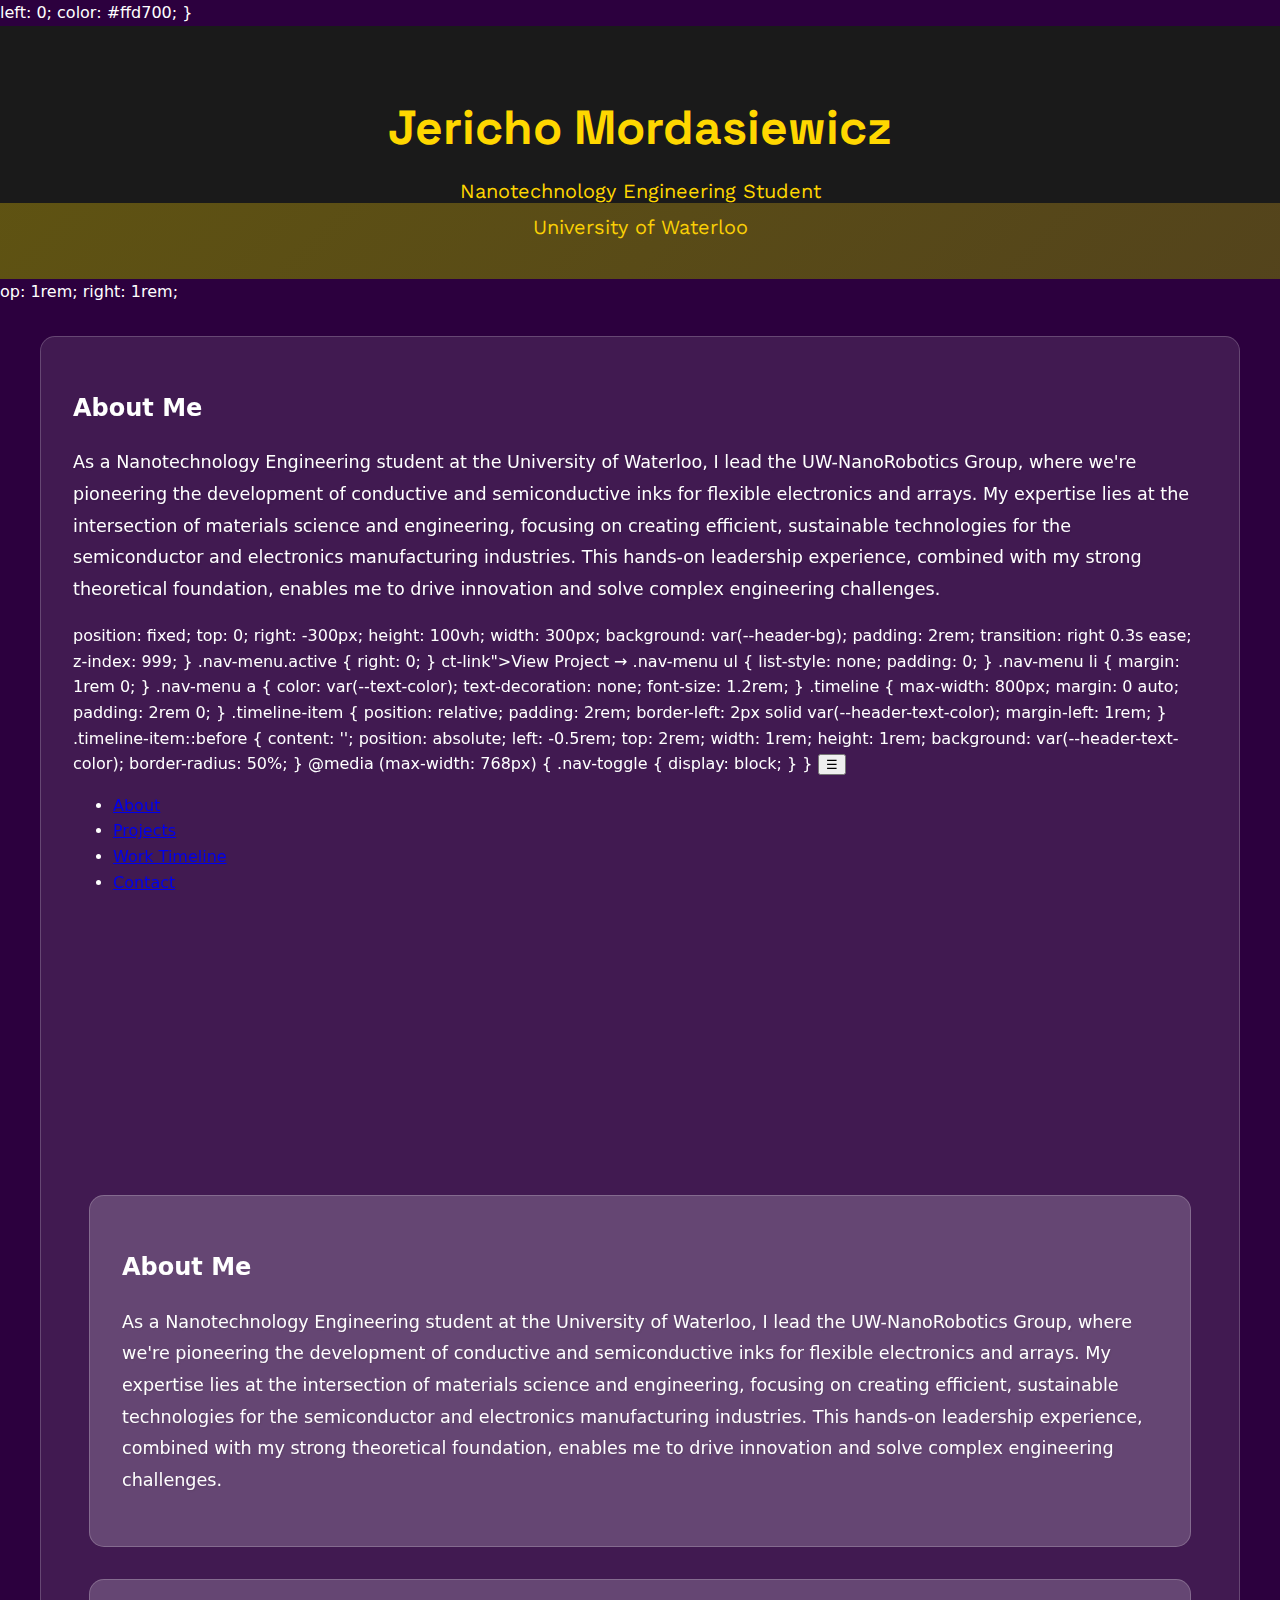
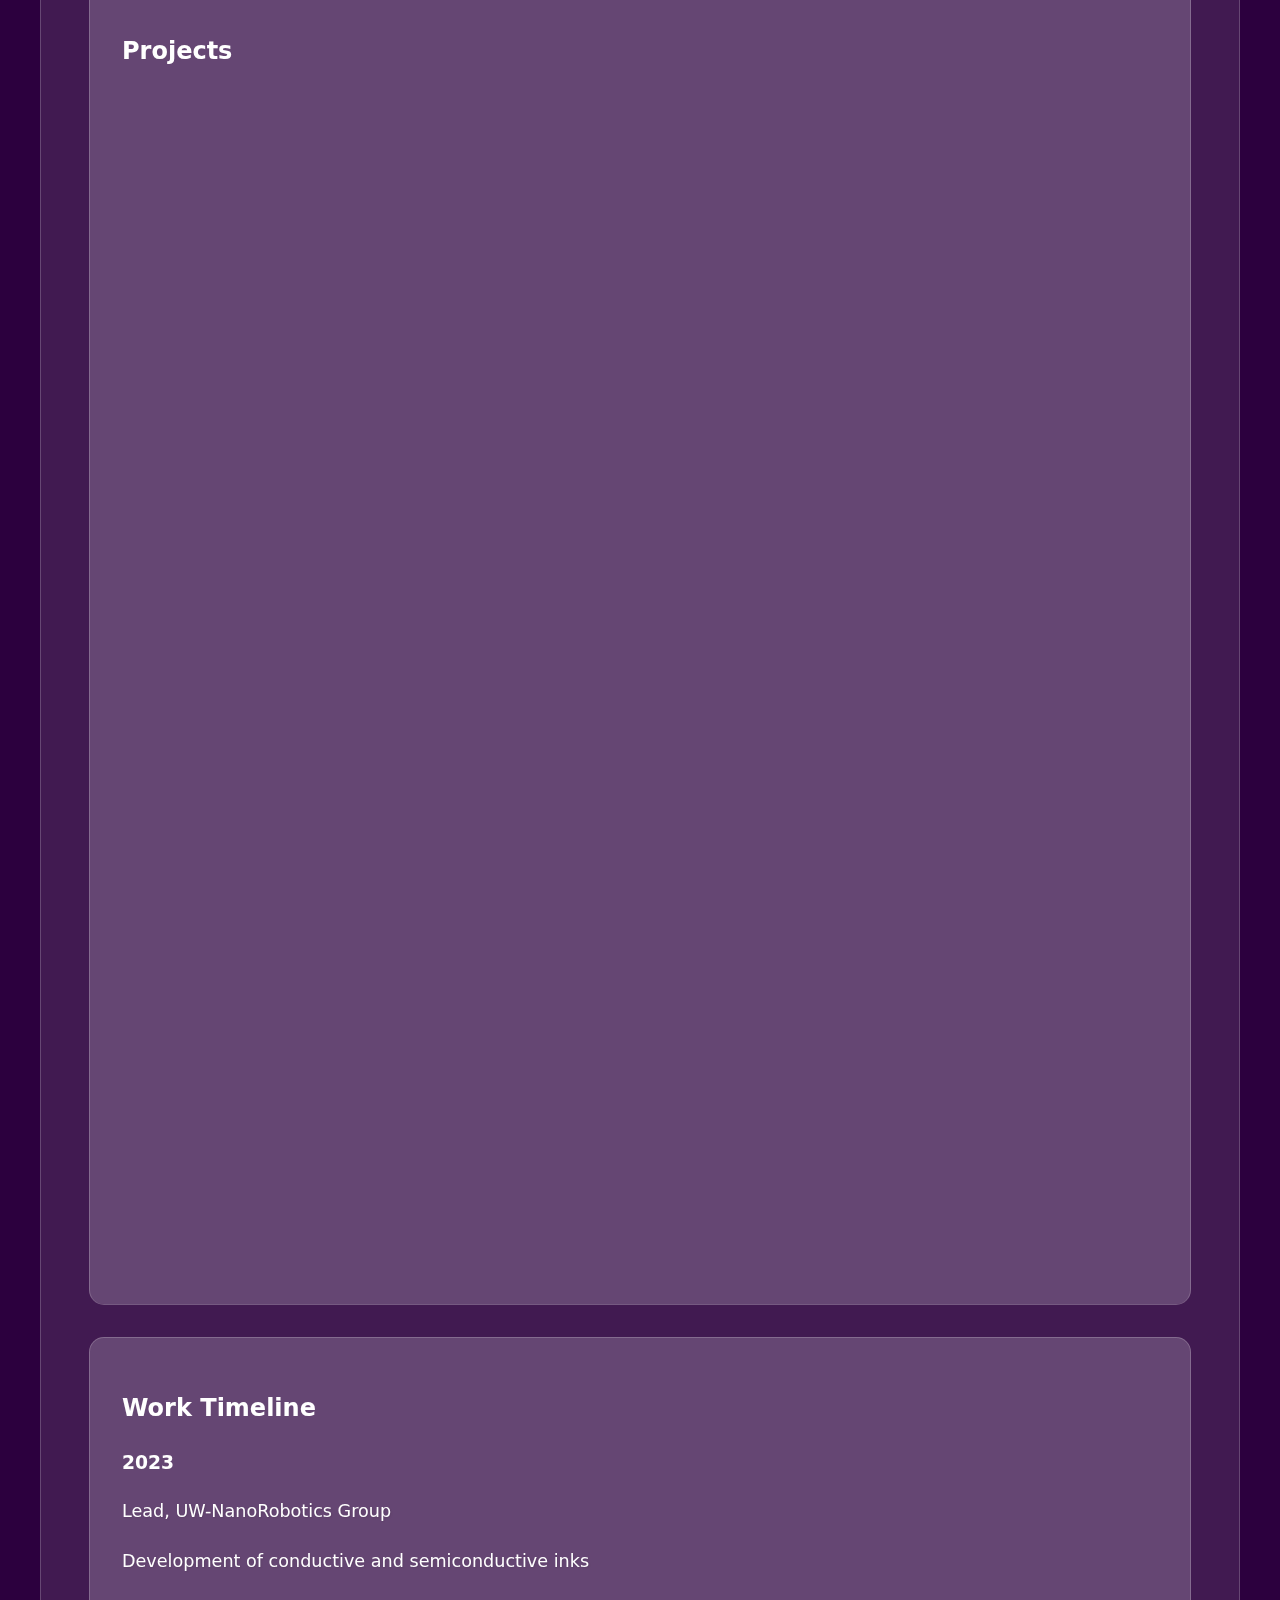
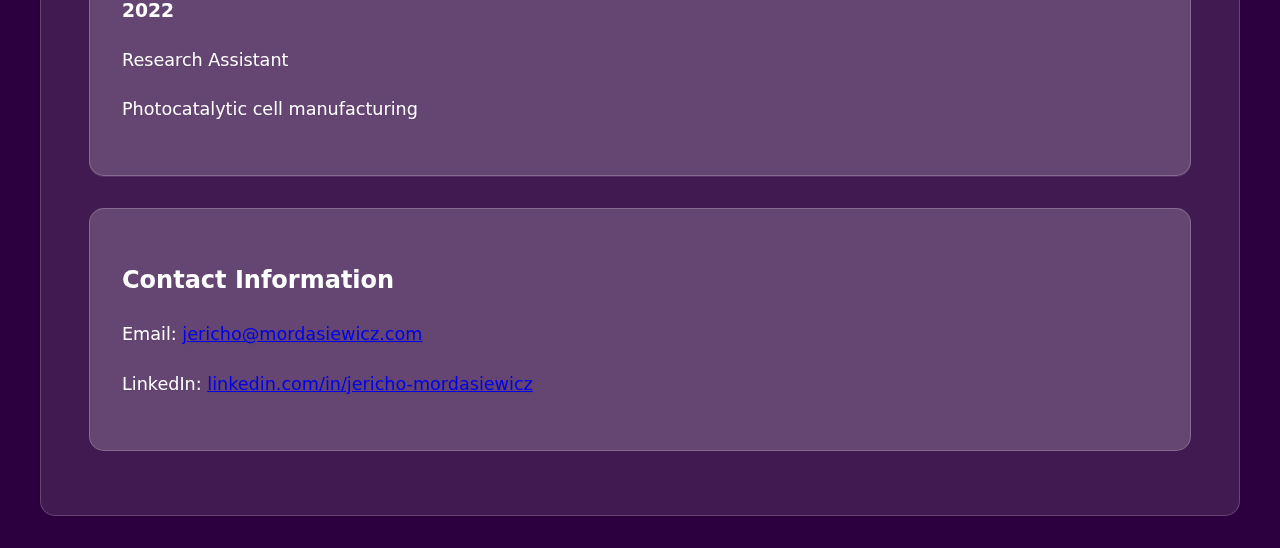
==== index.html @ e41590e0 "Implement navigation toggle functionality and smooth scrolling; add project detail page for conducti" ====
<!DOCTYPE html>
<html lang="en">
<head>
    <meta charset="UTF-8">
    <meta name="viewport" content="width=device-width, initial-scale=1.0">
    <title>Jericho Mordasiewicz - Portfolio</title>
    <link rel="stylesheet" href="styles.css">
    <script src="script.js" defer></script>
    <link rel="preconnect" href="https://fonts.googleapis.com">
    <link rel="preconnect" href="https://fonts.gstatic.com" crossorigin>
    <link href="https://fonts.googleapis.com/css2?family=Crimson+Pro:wght@700&family=Source+Sans+Pro&family=Space+Grotesk:wght@500;700&family=Work+Sans&display=swap" rel="stylesheet">
    <style>
        :root {
            --primary-gradient: linear-gradient(135deg, #1a1a1a, #2d2d2d);
            --accent-gradient: linear-gradient(135deg, #ffd700, #daa520);
            --text-color: #ffffff;
            --section-bg: rgba(45, 45, 45, 0.7);
            --background-color: #2c003e;
            --header-bg: #1a1a1a;
            --header-text-color: #ffd700;
        }

        body {
            background: var(--background-color);
            position: relative;
            overflow-x: hidden;
            font-family: 'Segoe UI', system-ui, -apple-system, sans-serif;
            line-height: 1.6;
            margin: 0;
            padding: 0;
            color: var(--text-color);
        }

        .container {
            position: relative;
            max-width: 1200px;
            margin: 0 auto;
            padding: 0 1rem;
        }

        header {
            background: var(--header-bg);
            color: var(--header-text-color);
            padding: 2rem 0;
            text-align: center;
        }

        header h1 {
            font-family: 'Space Grotesk', sans-serif;
            font-size: 3rem;
            font-weight: 700;
            margin-bottom: 0.5rem;
        }

        header p {
            font-family: 'Work Sans', sans-serif;
            font-size: 1.25rem;
            margin: 0.25rem 0;
        }

        section {
            margin: 2rem 0;
        }

        .about p {
            font-size: 1.1rem;
            line-height: 1.8;
            text-shadow: 1px 1px 2px rgba(0, 0, 0, 0.1);
        }

        .project-grid {
            display: flex;
            flex-wrap: wrap;
            gap: 2rem;
        }

        .project-card {
            background: var(--section-bg);
            padding: 1.5rem;
            border-radius: 10px;
            box-shadow: 0 10px 30px rgba(0, 0, 0, 0.2);
            flex: 1 1 calc(33.333% - 2rem);
            display: flex;
            flex-direction: column;
            align-items: center;
            text-align: center;
        }   transform: none;
            opacity: 1;
        .project-image {one;
            width: 100%;
            height: 200px;
            object-fit: cover;
            border-radius: 10px;
            box-shadow: 0 5px 15px rgba(0, 0, 0, 0.2);
            margin-bottom: 1rem;
        }   border-radius: 10px;
            box-shadow: 0 5px 15px rgba(0, 0, 0, 0.2);
        .project-content h3 {em;
            color: #ffd700;
            font-size: 1.5rem;
            margin-bottom: 1rem;
        }   color: #ffd700;
            font-size: 1.5rem;
        .project-link {om: 1rem;
            display: inline-block;
            padding: 0.5rem 1rem;
            background: #ffd700;
            color: #1a1a1a;-block;
            text-decoration: none;
            border-radius: 25px;
            font-weight: bold;
            transition: transform 0.3s ease, box-shadow 0.3s ease;
        }   border-radius: 25px;
            font-weight: bold;
        .project-link:hover {form 0.3s ease, box-shadow 0.3s ease;
            transform: translateY(-2px);
            background: #daa520;
            box-shadow: 0 5px 15px rgba(218, 165, 32, 0.2);
        }   transform: translateY(-2px);
            background: #daa520;
        .contact-info a { 5px 15px rgba(218, 165, 32, 0.2);
            color: #ffd700;
            text-decoration: none;
            transition: color 0.3s ease;
        }   color: #ffd700;
            text-decoration: none;
        .contact-info a:hover {.3s ease;
            color: #daa520;
            text-decoration: underline;
        }contact-info a:hover {
            color: #daa520;
        .project-content ul {underline;
            list-style-type: none;
            padding: 0;
            margin: 0 0 1.5rem 0;
        }   list-style-type: none;
            padding: 0;
        .project-content li {m 0;
            position: relative;
            padding-left: 1.5em;
            margin-bottom: 0.5rem;
            line-height: 1.4;e;
        }   padding-left: 1.5em;
            margin-bottom: 0.5rem;
        .project-content li:before {
            content: "•";
            position: absolute;
            left: 0;tent li:before {
            color: #ffd700;
        }   position: absolute;
    </style>left: 0;
</head>     color: #ffd700;
<body>  }
    <header>
        <h1>Jericho Mordasiewicz</h1>
        <p>Nanotechnology Engineering Student</p>
        <p>University of Waterloo</p>
    </header>op: 1rem;
            right: 1rem;
    <div class="container">
        <section class="about">
            <h2>About Me</h2>
            <p>As a Nanotechnology Engineering student at the University of Waterloo, I lead the UW-NanoRobotics Group, 
            where we're pioneering the development of conductive and semiconductive inks for flexible electronics and arrays. 
            My expertise lies at the intersection of materials science and engineering, focusing on creating efficient, 
            sustainable technologies for the semiconductor and electronics manufacturing industries. This hands-on leadership 
            experience, combined with my strong theoretical foundation, enables me to drive innovation and solve complex 
            engineering challenges.</p>
            position: fixed;
            top: 0;
            right: -300px;
            height: 100vh;
            width: 300px;
            background: var(--header-bg);
            padding: 2rem;
            transition: right 0.3s ease;
            z-index: 999;
        }

        .nav-menu.active {
            right: 0;
        }
ct-link">View Project →</a>
        .nav-menu ul {
            list-style: none;
            padding: 0;
        }

        .nav-menu li {
            margin: 1rem 0;
        }

        .nav-menu a {
            color: var(--text-color);
            text-decoration: none;
            font-size: 1.2rem;
        }

        .timeline {
            max-width: 800px;
            margin: 0 auto;
            padding: 2rem 0;
        }

        .timeline-item {
            position: relative;
            padding: 2rem;
            border-left: 2px solid var(--header-text-color);
            margin-left: 1rem;
        }

        .timeline-item::before {
            content: '';
            position: absolute;
            left: -0.5rem;
            top: 2rem;
            width: 1rem;
            height: 1rem;
            background: var(--header-text-color);
            border-radius: 50%;
        }

        @media (max-width: 768px) {
            .nav-toggle {
                display: block;
            }
        }
    </style>
</head>
<body>
    <button class="nav-toggle">☰</button>
    <nav class="nav-menu">
        <ul>
            <li><a href="#about">About</a></li>
            <li><a href="#projects">Projects</a></li>
            <li><a href="#timeline">Work Timeline</a></li>
            <li><a href="#contact">Contact</a></li>
        </ul>
    </nav>

    <header>
        <h1>Jericho Mordasiewicz</h1>
        <p>Nanotechnology Engineering Student</p>
        <p>University of Waterloo</p>
    </header>

    <div class="container">
        <section id="about" class="about">
            <h2>About Me</h2>
            <p>As a Nanotechnology Engineering student at the University of Waterloo, I lead the UW-NanoRobotics Group, 
            where we're pioneering the development of conductive and semiconductive inks for flexible electronics and arrays. 
            My expertise lies at the intersection of materials science and engineering, focusing on creating efficient, 
            sustainable technologies for the semiconductor and electronics manufacturing industries. This hands-on leadership 
            experience, combined with my strong theoretical foundation, enables me to drive innovation and solve complex 
            engineering challenges.</p>
        </section>

        <section id="projects" class="projects">
            <h2>Projects</h2>
            <div class="project-grid">
                <div class="project-card">
                    <img src="https://picsum.photos/400/300?random=1" alt="Project 1" class="project-image">
                    <div class="project-content">
                        <h3>(Semi)conductive ink synthesis and R&D for additive manufacturing</h3>
                        <ul>
                            <li>Synthesized silver nanoparticles for use in flexible PCBs with an application to wearable electronics</li>
                            <li>Tested ink conductivity, adhesion, and ductility with various substrates and sintering temperatures</li>
                            <li>Collaborated through goal alignment and technical documentation including SOPs and BOMs</li>
                        </ul>
                        <a href="#" class="project-link">View Project →</a>
                    </div>
                </div>
                <div class="project-card">
                    <img src="https://picsum.photos/400/300?random=2" alt="Project 2" class="project-image">
                    <div class="project-content">
                        <h3>Photocatalytic cell manufacturing and potentiostatic analysis</h3>
                        <ul>
                            <li>Fabricated photocatalytic cells to be applied to solar conversion and wastewater sensing</li>
                            <li>Optimized deposition techniques for anode materials with Python & data analysis principles</li>
                            <li>Ensured feasibility of research-oriented process design for industrial use and scalability</li>
                        </ul>
                        <a href="#" class="project-link">View Project →</a>
                    </div>
                </div>
                <div class="project-card">
                    <img src="https://picsum.photos/400/300?random=3" alt="Project 3" class="project-image">
                    <div class="project-content">
                        <h3>Chemical oxygen demand (COD) biosensors</h3>
                        <p>Description of your third project. What technologies did you use? What problems did you solve?</p>
                        <a href="#" class="project-link">View Project →</a>
                    </div>
                </div>
            </div>
        </section>

        <section id="timeline" class="timeline">
            <h2>Work Timeline</h2>
            <div class="timeline-item">
                <h3>2023</h3>
                <p>Lead, UW-NanoRobotics Group</p>
                <p>Development of conductive and semiconductive inks</p>
            </div>
            <div class="timeline-item">
                <h3>2022</h3>
                <p>Research Assistant</p>
                <p>Photocatalytic cell manufacturing</p>
            </div>
            <!-- Add more timeline items as needed -->
        </section>

        <section id="contact" class="contact-info">
            <h2>Contact Information</h2>
            <p>Email: <a href="mailto:Jericho@Mordasiewicz.com">jericho@mordasiewicz.com</a></p>
            <p>LinkedIn: <a href="https://linkedin.com/in/jericho-mordasiewicz" target="_blank">linkedin.com/in/jericho-mordasiewicz</a></p>
        </section>
    </div>
</body>
</html>
---- styles.css ----
:root {
    --primary-gradient: linear-gradient(135deg, #4a148c, #7b1fa2);
    --accent-gradient: linear-gradient(135deg, #ffd700, #daa520);
    --bg-pattern: none; /* Remove background pattern */
    --text-color: #ffffff;
    --card-bg: rgba(255, 255, 255, 0.95);
}

body {
    background: #808080; /* Set background to grey */
    background-attachment: fixed;
    font-family: 'Segoe UI', system-ui, -apple-system, sans-serif;
    line-height: 1.6;
    margin: 0;
    padding: 0;
    color: var(--text-color);
}

header {
    background: var(--primary-gradient);
    position: relative;
    overflow: hidden;
    padding: 4rem 0;
    text-align: center;
    opacity: 0;
    transform: translateY(-20px);
    transition: all 1s ease;
}

header::after {
    content: '';
    position: absolute;
    bottom: 0;
    left: 0;
    right: 0;
    height: 30%;
    background: var(--accent-gradient);
    clip-path: none; /* Remove zigzag pattern */
    opacity: 0.3;
}

.container {
    max-width: 1200px;
    margin: 0 auto;
    padding: 2rem;
}

section {
    margin-bottom: 3rem;
    padding: 2rem;
    backdrop-filter: blur(10px);
    background: rgba(255, 255, 255, 0.1);
    border: 1px solid rgba(255, 255, 255, 0.2);
    border-radius: 15px;
    transition: transform 0.3s ease;
}

.project-card {
    background: var(--card-bg);
    padding: 2rem;
    border-radius: 15px;
    box-shadow: 0 10px 30px rgba(0, 0, 0, 0.2);
    display: grid;
    grid-template-columns: 1fr 2fr;
    gap: 2rem;
    align-items: center;
    perspective: 1000px;
}

.project-image {
    width: 100%;
    height: 200px;
    object-fit: cover;
    border-radius: 10px;
    box-shadow: 0 5px 15px rgba(0, 0, 0, 0.2);
}

.project-content h3 {
    color: #4a148c;
    font-size: 1.5rem;
    margin-bottom: 1rem;
    border-bottom: 2px solid #ffd700;
    padding-bottom: 0.5rem;
    display: inline-block;
}

.project-link {
    display: inline-block;
    padding: 0.5rem 1rem;
    background: var(--accent-gradient);
    color: #2c003e;
    text-decoration: none;
    border-radius: 25px;
    font-weight: bold;
    transition: transform 0.3s ease, box-shadow 0.3s ease;
}

.project-link:hover {
    transform: translateY(-3px);
    box-shadow: 0 8px 15px rgba(0, 0, 0, 0.2);
}
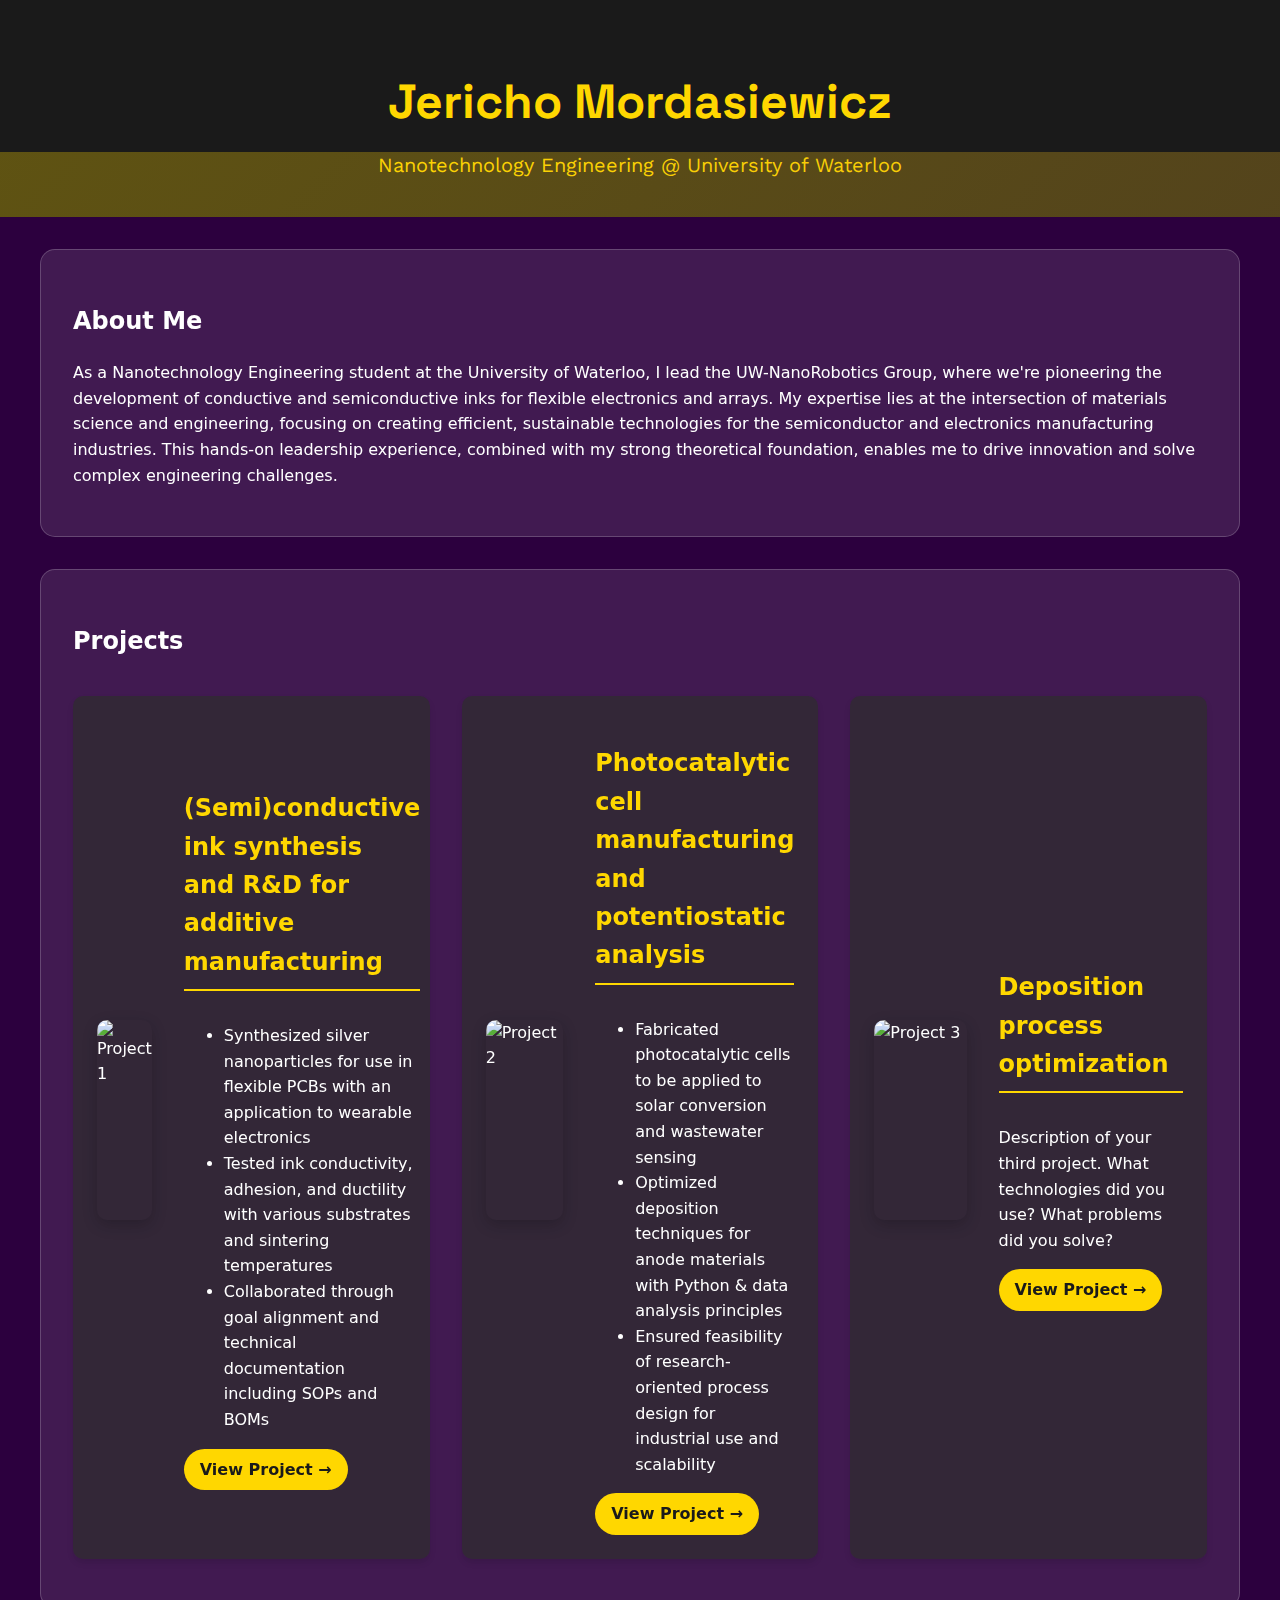
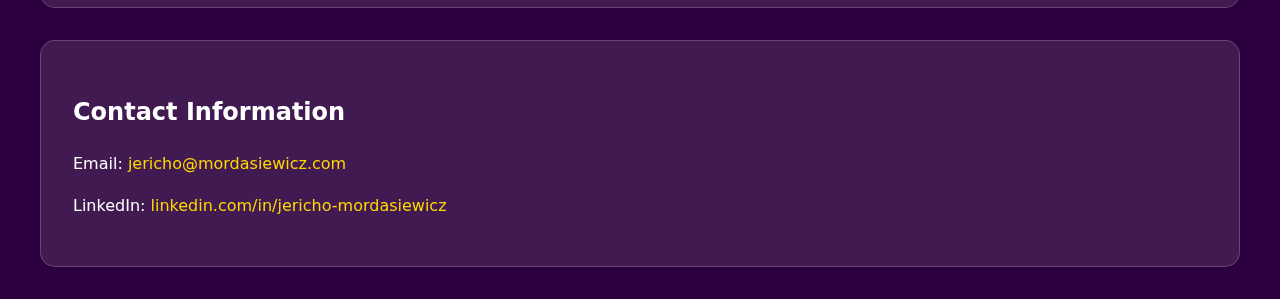
==== commit 31c1a6b9: "Update header to streamline educational information presentation" ====
--- a/index.html
+++ b/index.html
@@ -22,8 +22,6 @@
 
         body {
             background: var(--background-color);
-            position: relative;
-            overflow-x: hidden;
             font-family: 'Segoe UI', system-ui, -apple-system, sans-serif;
             line-height: 1.6;
             margin: 0;
@@ -32,7 +30,6 @@
         }
 
         .container {
-            position: relative;
             max-width: 1200px;
             margin: 0 auto;
             padding: 0 1rem;
@@ -62,186 +59,63 @@
             margin: 2rem 0;
         }
 
-        .about p {
-            font-size: 1.1rem;
-            line-height: 1.8;
-            text-shadow: 1px 1px 2px rgba(0, 0, 0, 0.1);
-        }
-
         .project-grid {
-            display: flex;
-            flex-wrap: wrap;
+            display: grid;
+            grid-template-columns: repeat(auto-fit, minmax(300px, 1fr));
             gap: 2rem;
+            padding: 1rem 0;
         }
 
         .project-card {
             background: var(--section-bg);
             padding: 1.5rem;
             border-radius: 10px;
-            box-shadow: 0 10px 30px rgba(0, 0, 0, 0.2);
-            flex: 1 1 calc(33.333% - 2rem);
-            display: flex;
-            flex-direction: column;
-            align-items: center;
-            text-align: center;
-        }   transform: none;
-            opacity: 1;
-        .project-image {one;
+            box-shadow: 0 4px 6px rgba(0, 0, 0, 0.1);
+        }
+
+        .project-image {
             width: 100%;
             height: 200px;
             object-fit: cover;
             border-radius: 10px;
-            box-shadow: 0 5px 15px rgba(0, 0, 0, 0.2);
             margin-bottom: 1rem;
-        }   border-radius: 10px;
-            box-shadow: 0 5px 15px rgba(0, 0, 0, 0.2);
-        .project-content h3 {em;
+        }
+
+        .project-content h3 {
             color: #ffd700;
             font-size: 1.5rem;
             margin-bottom: 1rem;
-        }   color: #ffd700;
-            font-size: 1.5rem;
-        .project-link {om: 1rem;
+        }
+
+        .project-link {
             display: inline-block;
             padding: 0.5rem 1rem;
             background: #ffd700;
-            color: #1a1a1a;-block;
+            color: #1a1a1a;
             text-decoration: none;
             border-radius: 25px;
             font-weight: bold;
-            transition: transform 0.3s ease, box-shadow 0.3s ease;
-        }   border-radius: 25px;
-            font-weight: bold;
-        .project-link:hover {form 0.3s ease, box-shadow 0.3s ease;
-            transform: translateY(-2px);
+        }
+
+        .project-link:hover {
             background: #daa520;
-            box-shadow: 0 5px 15px rgba(218, 165, 32, 0.2);
-        }   transform: translateY(-2px);
-            background: #daa520;
-        .contact-info a { 5px 15px rgba(218, 165, 32, 0.2);
+        }
+
+        .contact-info a {
             color: #ffd700;
             text-decoration: none;
-            transition: color 0.3s ease;
-        }   color: #ffd700;
-            text-decoration: none;
-        .contact-info a:hover {.3s ease;
+        }
+
+        .contact-info a:hover {
             color: #daa520;
             text-decoration: underline;
-        }contact-info a:hover {
-            color: #daa520;
-        .project-content ul {underline;
-            list-style-type: none;
-            padding: 0;
-            margin: 0 0 1.5rem 0;
-        }   list-style-type: none;
-            padding: 0;
-        .project-content li {m 0;
-            position: relative;
-            padding-left: 1.5em;
-            margin-bottom: 0.5rem;
-            line-height: 1.4;e;
-        }   padding-left: 1.5em;
-            margin-bottom: 0.5rem;
-        .project-content li:before {
-            content: "•";
-            position: absolute;
-            left: 0;tent li:before {
-            color: #ffd700;
-        }   position: absolute;
-    </style>left: 0;
-</head>     color: #ffd700;
-<body>  }
-    <header>
-        <h1>Jericho Mordasiewicz</h1>
-        <p>Nanotechnology Engineering Student</p>
-        <p>University of Waterloo</p>
-    </header>op: 1rem;
-            right: 1rem;
-    <div class="container">
-        <section class="about">
-            <h2>About Me</h2>
-            <p>As a Nanotechnology Engineering student at the University of Waterloo, I lead the UW-NanoRobotics Group, 
-            where we're pioneering the development of conductive and semiconductive inks for flexible electronics and arrays. 
-            My expertise lies at the intersection of materials science and engineering, focusing on creating efficient, 
-            sustainable technologies for the semiconductor and electronics manufacturing industries. This hands-on leadership 
-            experience, combined with my strong theoretical foundation, enables me to drive innovation and solve complex 
-            engineering challenges.</p>
-            position: fixed;
-            top: 0;
-            right: -300px;
-            height: 100vh;
-            width: 300px;
-            background: var(--header-bg);
-            padding: 2rem;
-            transition: right 0.3s ease;
-            z-index: 999;
-        }
-
-        .nav-menu.active {
-            right: 0;
-        }
-ct-link">View Project →</a>
-        .nav-menu ul {
-            list-style: none;
-            padding: 0;
-        }
-
-        .nav-menu li {
-            margin: 1rem 0;
-        }
-
-        .nav-menu a {
-            color: var(--text-color);
-            text-decoration: none;
-            font-size: 1.2rem;
-        }
-
-        .timeline {
-            max-width: 800px;
-            margin: 0 auto;
-            padding: 2rem 0;
-        }
-
-        .timeline-item {
-            position: relative;
-            padding: 2rem;
-            border-left: 2px solid var(--header-text-color);
-            margin-left: 1rem;
-        }
-
-        .timeline-item::before {
-            content: '';
-            position: absolute;
-            left: -0.5rem;
-            top: 2rem;
-            width: 1rem;
-            height: 1rem;
-            background: var(--header-text-color);
-            border-radius: 50%;
-        }
-
-        @media (max-width: 768px) {
-            .nav-toggle {
-                display: block;
-            }
         }
     </style>
 </head>
 <body>
-    <button class="nav-toggle">☰</button>
-    <nav class="nav-menu">
-        <ul>
-            <li><a href="#about">About</a></li>
-            <li><a href="#projects">Projects</a></li>
-            <li><a href="#timeline">Work Timeline</a></li>
-            <li><a href="#contact">Contact</a></li>
-        </ul>
-    </nav>
-
     <header>
         <h1>Jericho Mordasiewicz</h1>
-        <p>Nanotechnology Engineering Student</p>
-        <p>University of Waterloo</p>
+        <p>Nanotechnology Engineering @ University of Waterloo</p>
     </header>
 
     <div class="container">
@@ -267,7 +141,7 @@
                             <li>Tested ink conductivity, adhesion, and ductility with various substrates and sintering temperatures</li>
                             <li>Collaborated through goal alignment and technical documentation including SOPs and BOMs</li>
                         </ul>
-                        <a href="#" class="project-link">View Project →</a>
+                        <a href="projects/conductive-ink.html" class="project-link">View Project →</a>
                     </div>
                 </div>
                 <div class="project-card">
@@ -279,33 +153,18 @@
                             <li>Optimized deposition techniques for anode materials with Python & data analysis principles</li>
                             <li>Ensured feasibility of research-oriented process design for industrial use and scalability</li>
                         </ul>
-                        <a href="#" class="project-link">View Project →</a>
+                        <a href="projects/photocatalytic-cell.html" class="project-link">View Project →</a>
                     </div>
                 </div>
                 <div class="project-card">
                     <img src="https://picsum.photos/400/300?random=3" alt="Project 3" class="project-image">
                     <div class="project-content">
-                        <h3>Chemical oxygen demand (COD) biosensors</h3>
+                        <h3>Deposition process optimization</h3>
                         <p>Description of your third project. What technologies did you use? What problems did you solve?</p>
-                        <a href="#" class="project-link">View Project →</a>
+                        <a href="projects/deposition-process.html" class="project-link">View Project →</a>
                     </div>
                 </div>
             </div>
-        </section>
-
-        <section id="timeline" class="timeline">
-            <h2>Work Timeline</h2>
-            <div class="timeline-item">
-                <h3>2023</h3>
-                <p>Lead, UW-NanoRobotics Group</p>
-                <p>Development of conductive and semiconductive inks</p>
-            </div>
-            <div class="timeline-item">
-                <h3>2022</h3>
-                <p>Research Assistant</p>
-                <p>Photocatalytic cell manufacturing</p>
-            </div>
-            <!-- Add more timeline items as needed -->
         </section>
 
         <section id="contact" class="contact-info">
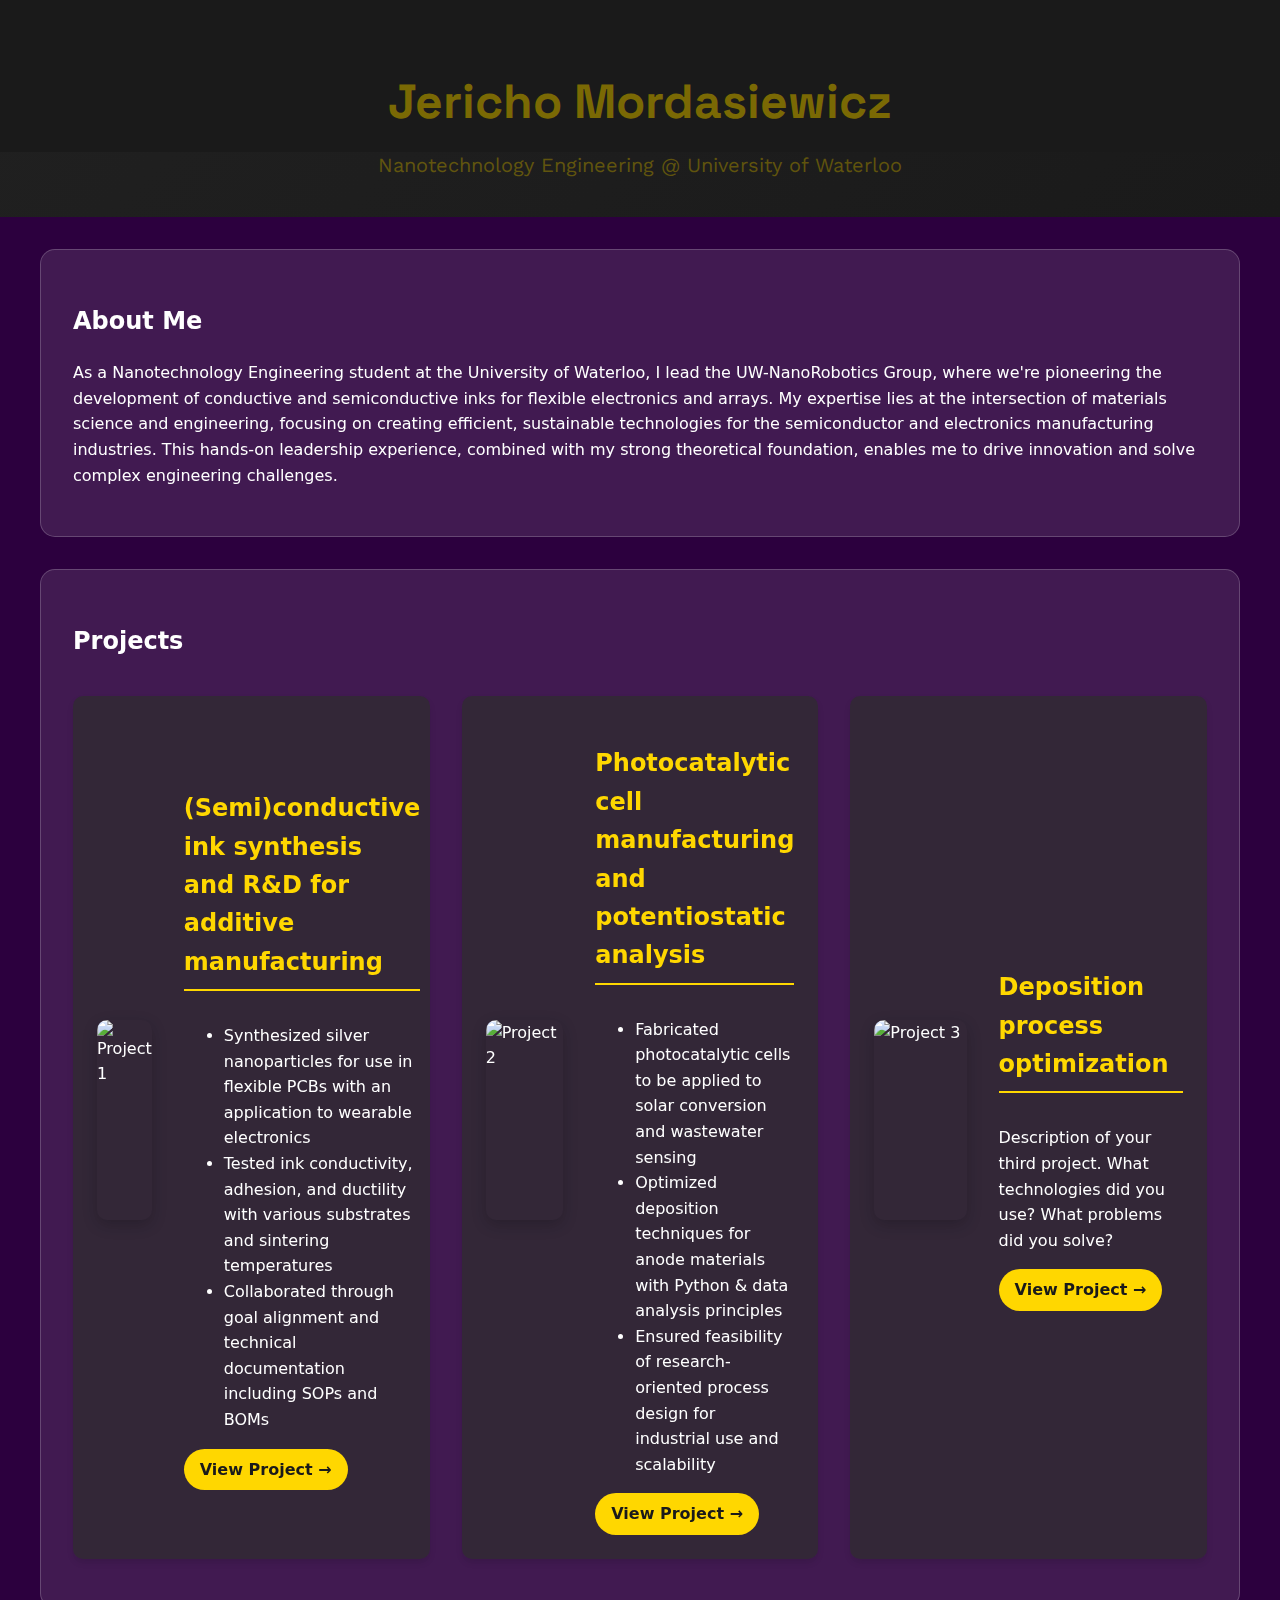
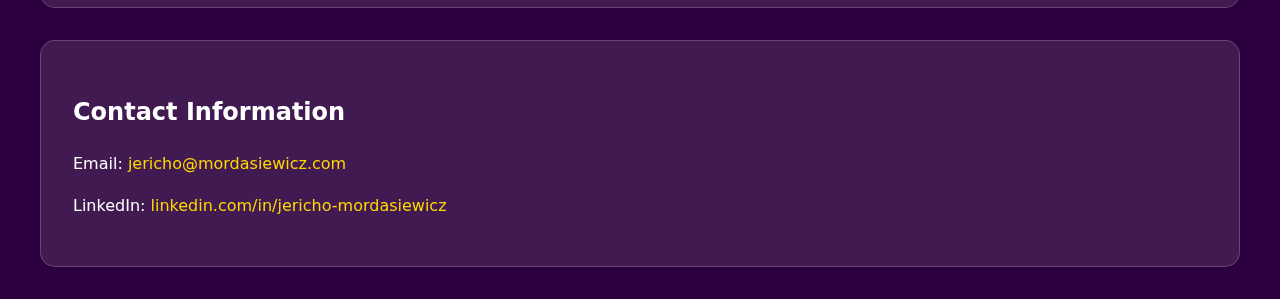
==== commit fb4d757d: "Update accent gradient and header text color for improved visual consistency" ====
--- a/index.html
+++ b/index.html
@@ -12,12 +12,12 @@
     <style>
         :root {
             --primary-gradient: linear-gradient(135deg, #1a1a1a, #2d2d2d);
-            --accent-gradient: linear-gradient(135deg, #ffd700, #daa520);
+            --accent-gradient: linear-gradient(135deg, #2d2d2d, #1a1a1a);
             --text-color: #ffffff;
             --section-bg: rgba(45, 45, 45, 0.7);
             --background-color: #2c003e;
             --header-bg: #1a1a1a;
-            --header-text-color: #ffd700;
+            --header-text-color: #7a6904;
         }
 
         body {
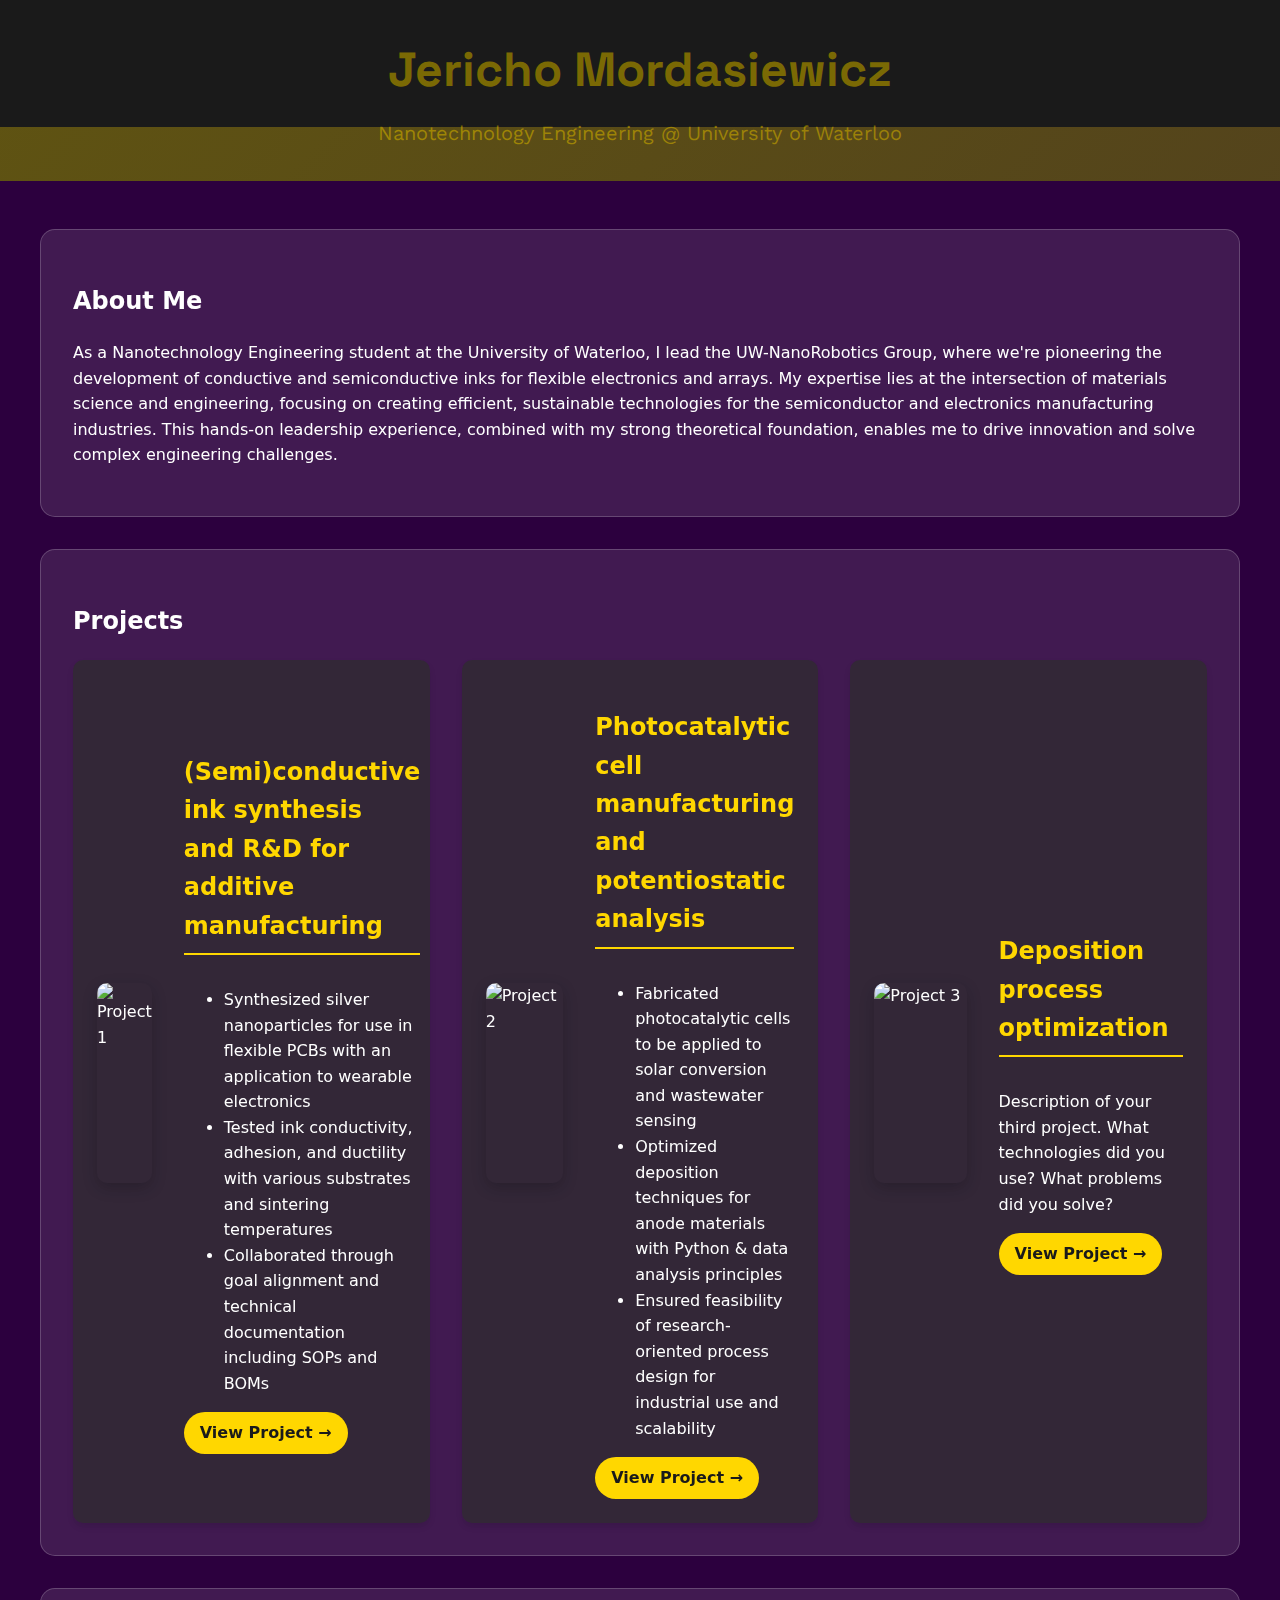
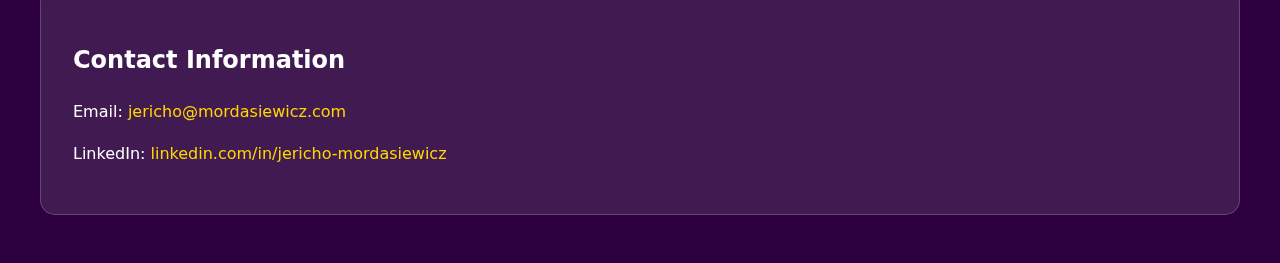
==== commit 5649da9a: "Enhance header layout with flexbox for improved alignment and centering of items" ====
--- a/index.html
+++ b/index.html
@@ -11,28 +11,26 @@
     <link href="https://fonts.googleapis.com/css2?family=Crimson+Pro:wght@700&family=Source+Sans+Pro&family=Space+Grotesk:wght@500;700&family=Work+Sans&display=swap" rel="stylesheet">
     <style>
         :root {
-            --primary-gradient: linear-gradient(135deg, #1a1a1a, #2d2d2d);
-            --accent-gradient: linear-gradient(135deg, #2d2d2d, #1a1a1a);
             --text-color: #ffffff;
-            --section-bg: rgba(45, 45, 45, 0.7);
             --background-color: #2c003e;
             --header-bg: #1a1a1a;
             --header-text-color: #7a6904;
+            --accent-color: #ffd700;
+            --accent-hover-color: #daa520;
         }
 
         body {
             background: var(--background-color);
             font-family: 'Segoe UI', system-ui, -apple-system, sans-serif;
-            line-height: 1.6;
+            color: var(--text-color);
             margin: 0;
             padding: 0;
-            color: var(--text-color);
         }
 
         .container {
             max-width: 1200px;
             margin: 0 auto;
-            padding: 0 1rem;
+            padding: 1rem;
         }
 
         header {
@@ -40,19 +38,23 @@
             color: var(--header-text-color);
             padding: 2rem 0;
             text-align: center;
+            display: flex;
+            flex-direction: column;
+            align-items: center; /* Center items horizontally */
         }
 
         header h1 {
             font-family: 'Space Grotesk', sans-serif;
             font-size: 3rem;
             font-weight: 700;
-            margin-bottom: 0.5rem;
+            margin: 0;
         }
 
         header p {
             font-family: 'Work Sans', sans-serif;
             font-size: 1.25rem;
-            margin: 0.25rem 0;
+            margin: 0.5rem 0 0;
+            text-align: center; /* Ensure text is centered */
         }
 
         section {
@@ -63,11 +65,10 @@
             display: grid;
             grid-template-columns: repeat(auto-fit, minmax(300px, 1fr));
             gap: 2rem;
-            padding: 1rem 0;
         }
 
         .project-card {
-            background: var(--section-bg);
+            background: rgba(45, 45, 45, 0.7);
             padding: 1.5rem;
             border-radius: 10px;
             box-shadow: 0 4px 6px rgba(0, 0, 0, 0.1);
@@ -82,7 +83,7 @@
         }
 
         .project-content h3 {
-            color: #ffd700;
+            color: var(--accent-color);
             font-size: 1.5rem;
             margin-bottom: 1rem;
         }
@@ -90,7 +91,7 @@
         .project-link {
             display: inline-block;
             padding: 0.5rem 1rem;
-            background: #ffd700;
+            background: var(--accent-color);
             color: #1a1a1a;
             text-decoration: none;
             border-radius: 25px;
@@ -98,16 +99,16 @@
         }
 
         .project-link:hover {
-            background: #daa520;
+            background: var(--accent-hover-color);
         }
 
         .contact-info a {
-            color: #ffd700;
+            color: var(--accent-color);
             text-decoration: none;
         }
 
         .contact-info a:hover {
-            color: #daa520;
+            color: var(--accent-hover-color);
             text-decoration: underline;
         }
     </style>
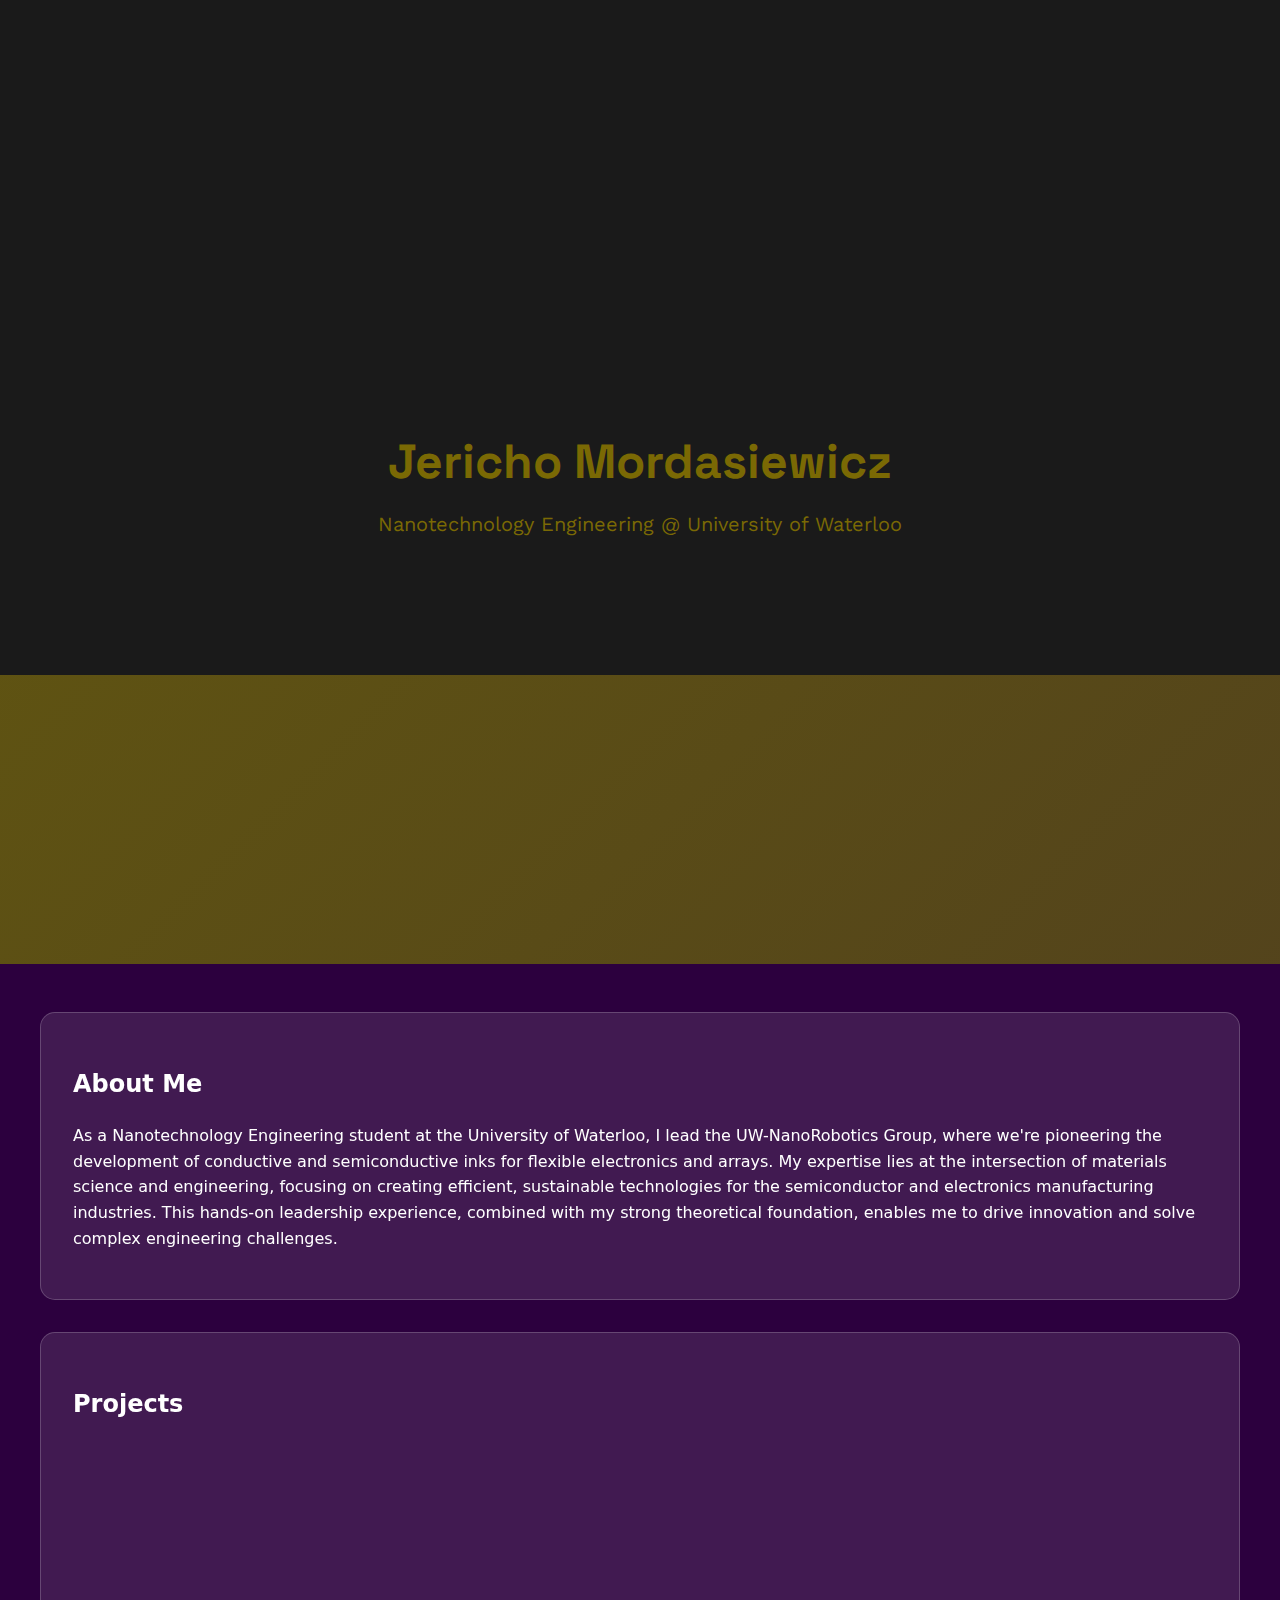
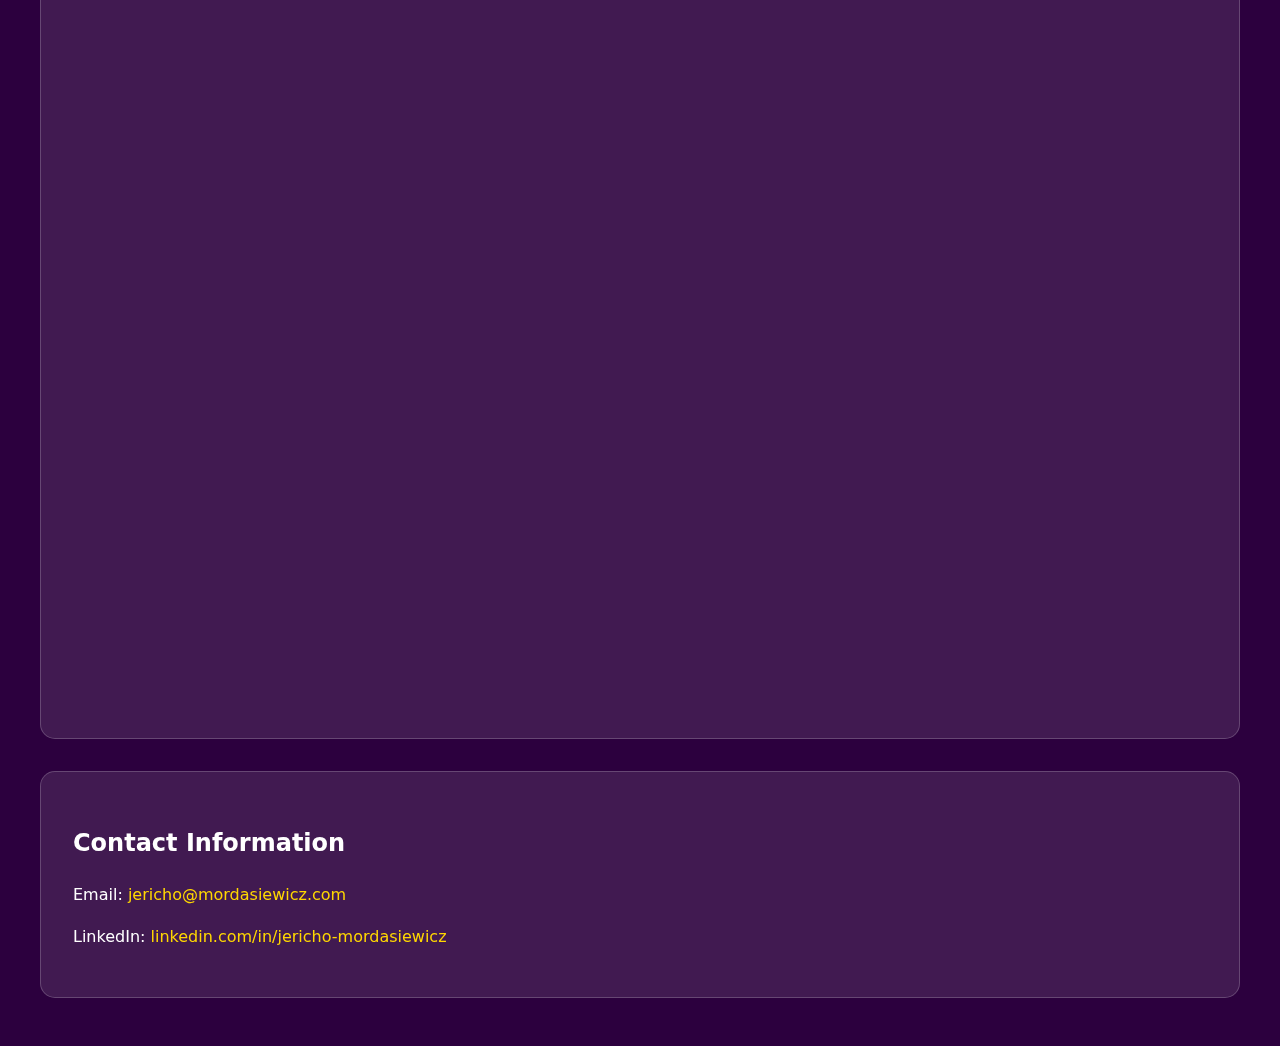
==== commit 41db128e: "Update header styles to center items vertically and maintain full viewport height" ====
--- a/index.html
+++ b/index.html
@@ -40,7 +40,8 @@
             text-align: center;
             display: flex;
             flex-direction: column;
-            align-items: center; /* Center items horizontally */
+            justify-content: center; /* Center items vertically */
+            height: 100vh; /* Full viewport height */
         }
 
         header h1 {
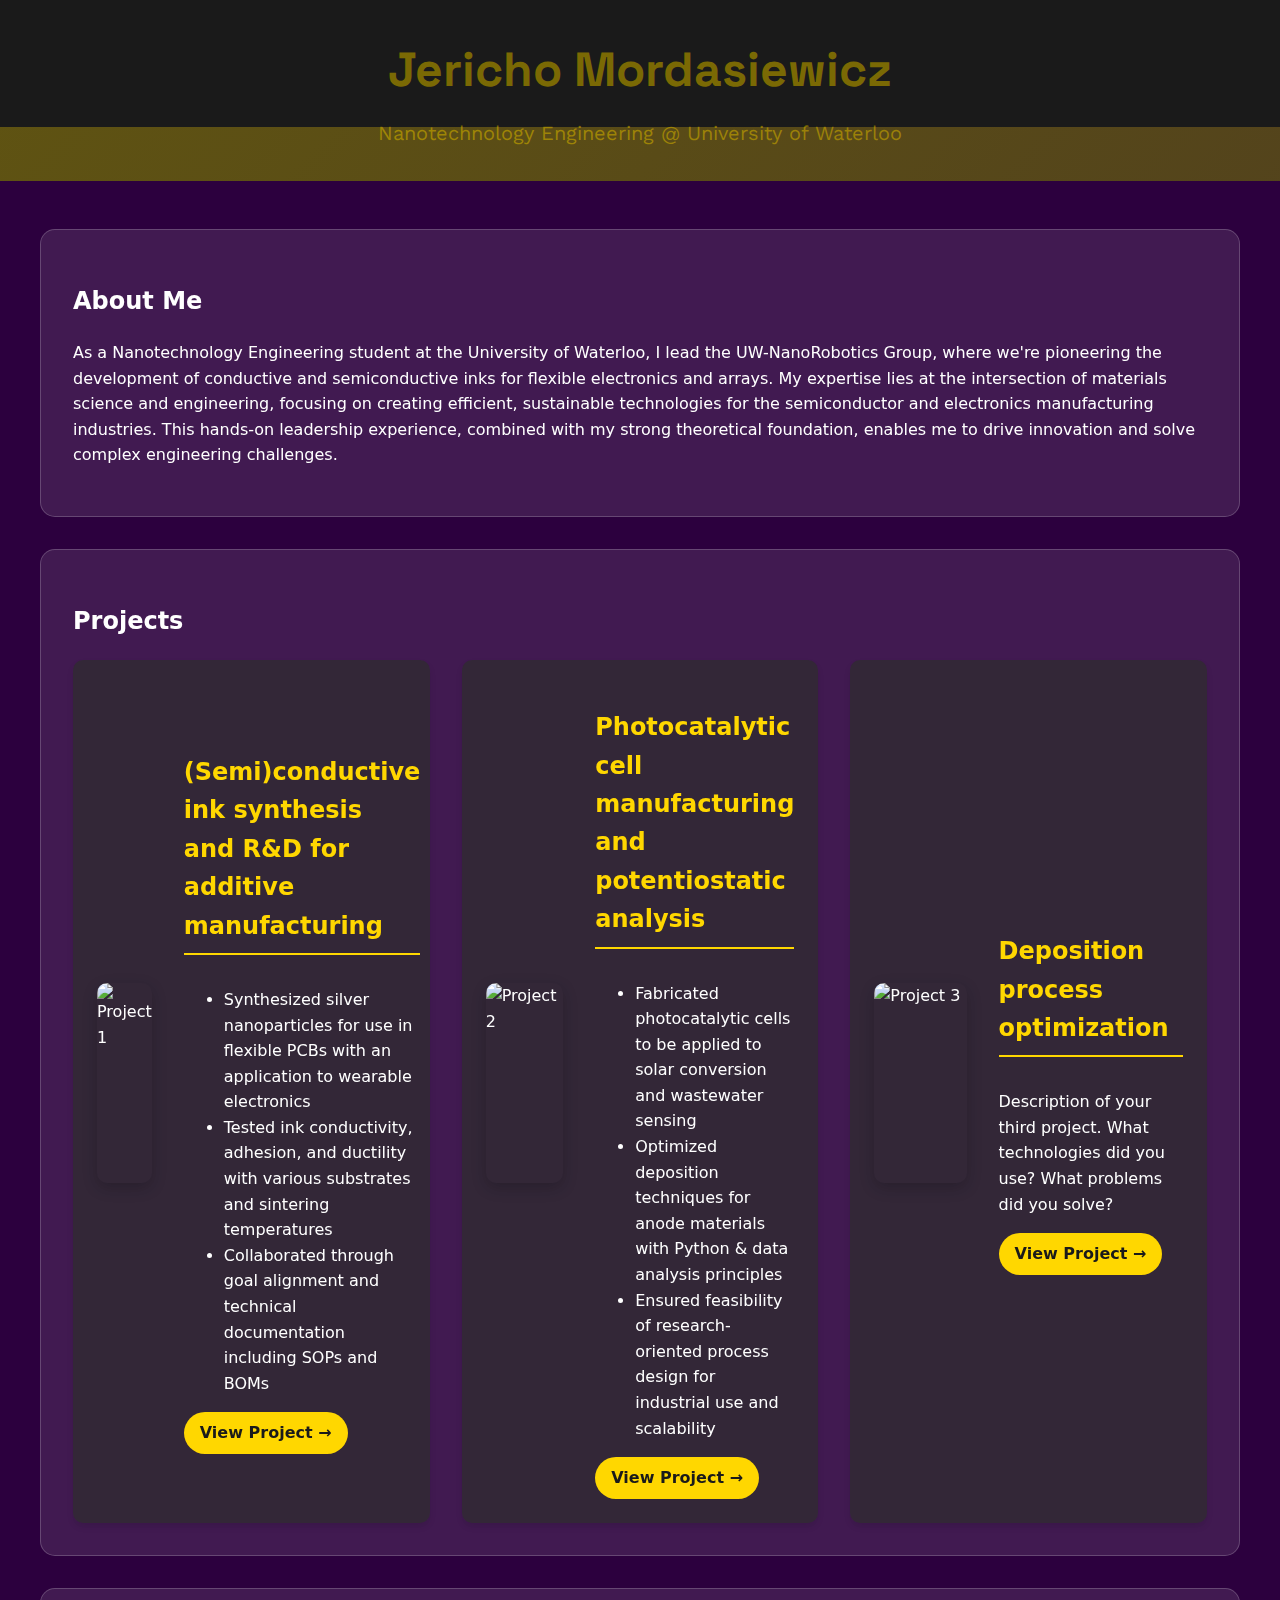
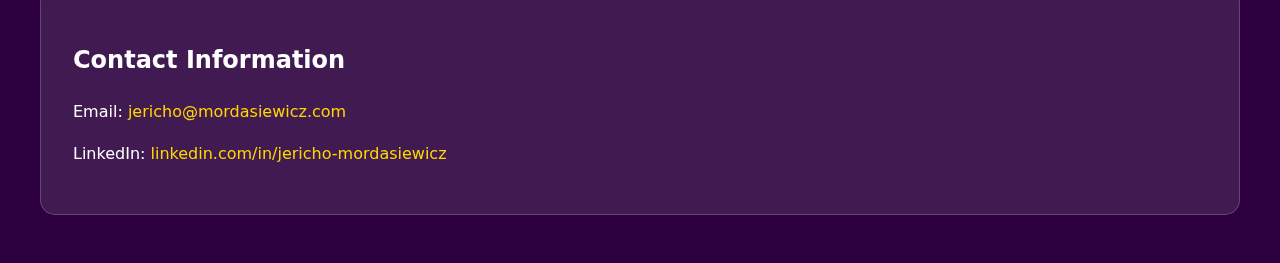
==== commit 5d83484e: "Remove full viewport height constraint from header for flexible layout" ====
--- a/index.html
+++ b/index.html
@@ -41,7 +41,7 @@
             display: flex;
             flex-direction: column;
             justify-content: center; /* Center items vertically */
-            height: 100vh; /* Full viewport height */
+            height: auto; /* Remove full viewport height */
         }
 
         header h1 {
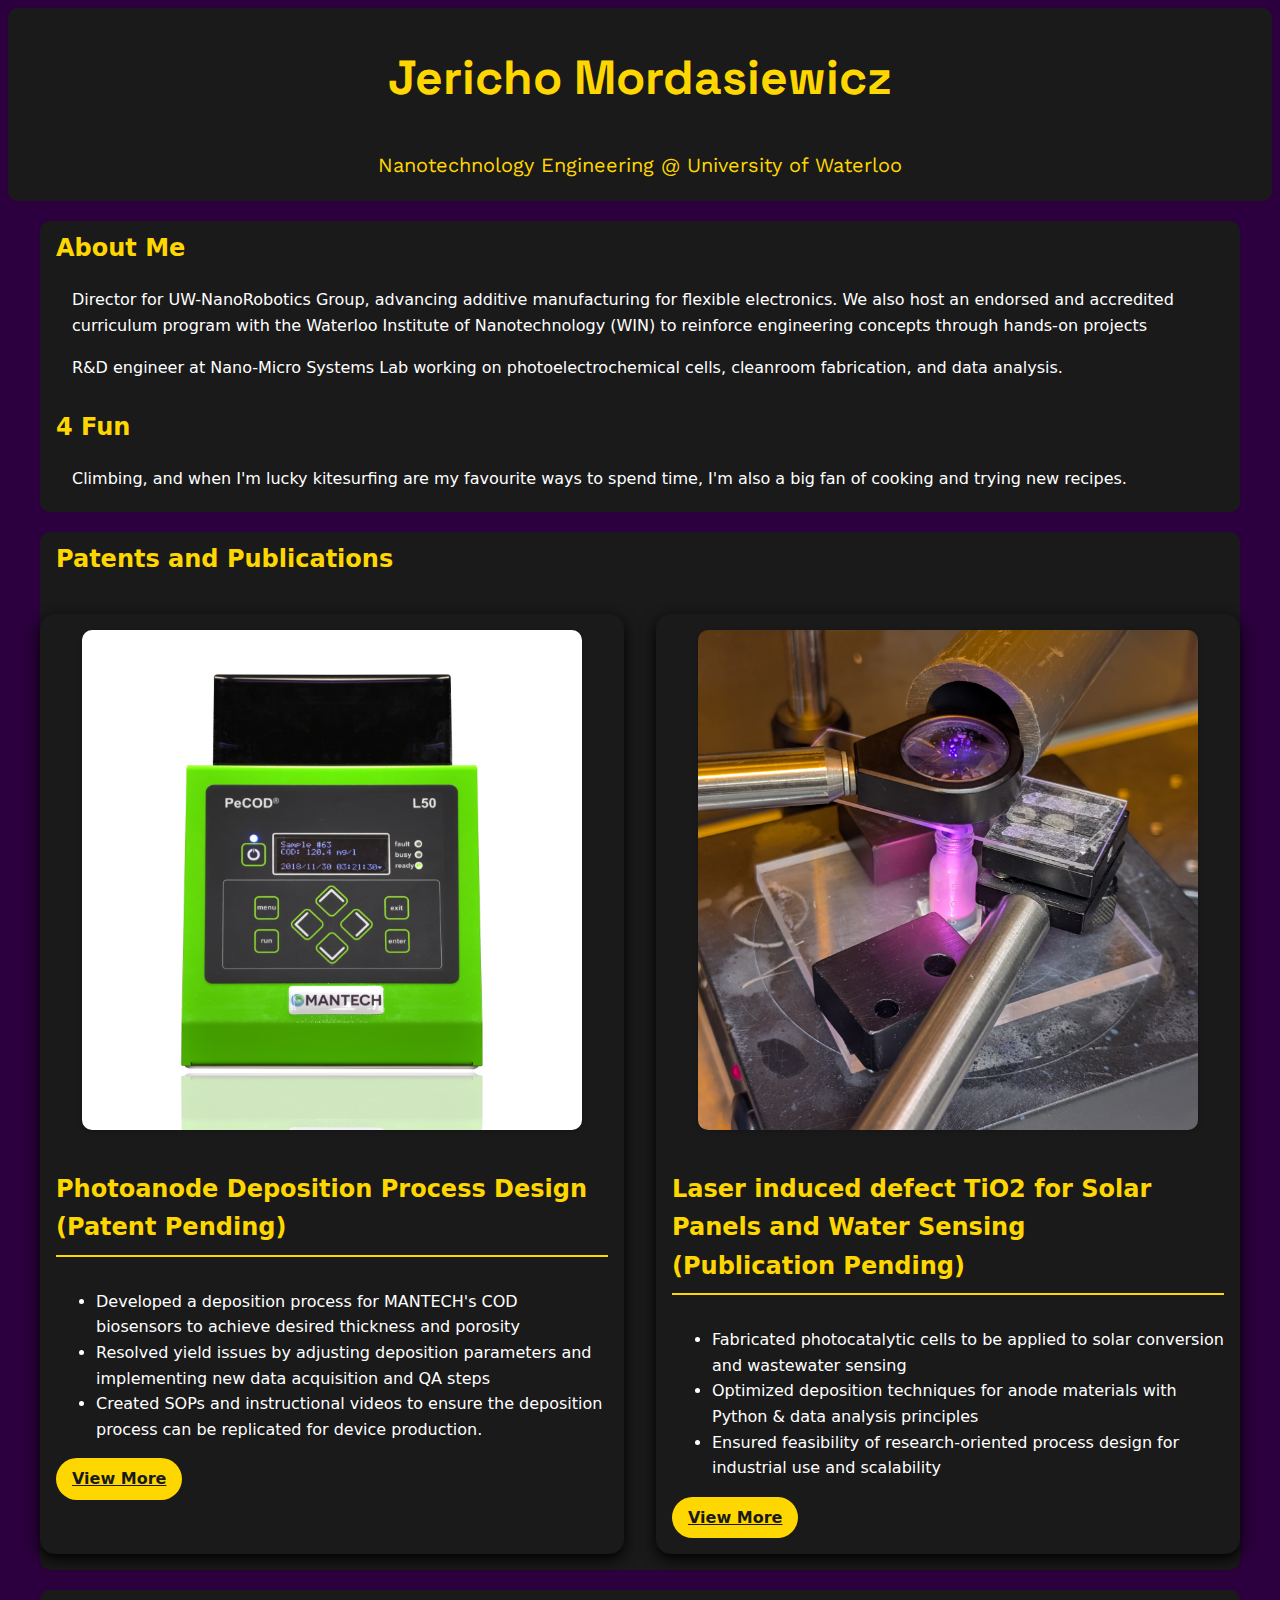
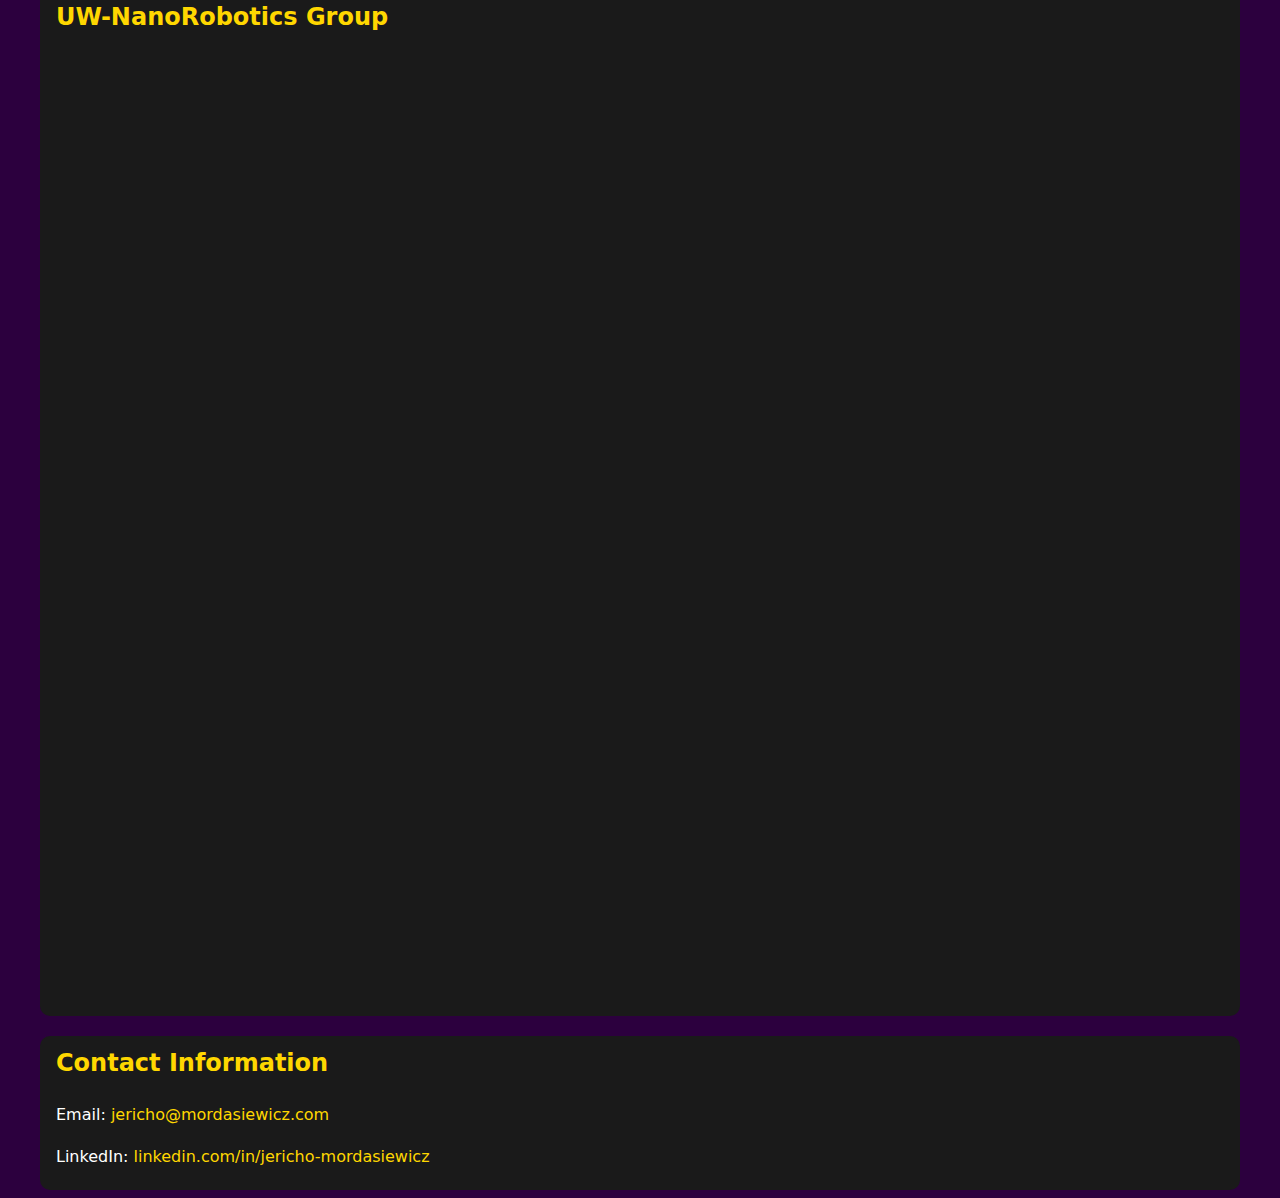
==== commit 76e34093: "General website updates" ====
--- a/index.html
+++ b/index.html
@@ -9,111 +9,8 @@
     <link rel="preconnect" href="https://fonts.googleapis.com">
     <link rel="preconnect" href="https://fonts.gstatic.com" crossorigin>
     <link href="https://fonts.googleapis.com/css2?family=Crimson+Pro:wght@700&family=Source+Sans+Pro&family=Space+Grotesk:wght@500;700&family=Work+Sans&display=swap" rel="stylesheet">
-    <style>
-        :root {
-            --text-color: #ffffff;
-            --background-color: #2c003e;
-            --header-bg: #1a1a1a;
-            --header-text-color: #7a6904;
-            --accent-color: #ffd700;
-            --accent-hover-color: #daa520;
-        }
+</head>
 
-        body {
-            background: var(--background-color);
-            font-family: 'Segoe UI', system-ui, -apple-system, sans-serif;
-            color: var(--text-color);
-            margin: 0;
-            padding: 0;
-        }
-
-        .container {
-            max-width: 1200px;
-            margin: 0 auto;
-            padding: 1rem;
-        }
-
-        header {
-            background: var(--header-bg);
-            color: var(--header-text-color);
-            padding: 2rem 0;
-            text-align: center;
-            display: flex;
-            flex-direction: column;
-            justify-content: center; /* Center items vertically */
-            height: auto; /* Remove full viewport height */
-        }
-
-        header h1 {
-            font-family: 'Space Grotesk', sans-serif;
-            font-size: 3rem;
-            font-weight: 700;
-            margin: 0;
-        }
-
-        header p {
-            font-family: 'Work Sans', sans-serif;
-            font-size: 1.25rem;
-            margin: 0.5rem 0 0;
-            text-align: center; /* Ensure text is centered */
-        }
-
-        section {
-            margin: 2rem 0;
-        }
-
-        .project-grid {
-            display: grid;
-            grid-template-columns: repeat(auto-fit, minmax(300px, 1fr));
-            gap: 2rem;
-        }
-
-        .project-card {
-            background: rgba(45, 45, 45, 0.7);
-            padding: 1.5rem;
-            border-radius: 10px;
-            box-shadow: 0 4px 6px rgba(0, 0, 0, 0.1);
-        }
-
-        .project-image {
-            width: 100%;
-            height: 200px;
-            object-fit: cover;
-            border-radius: 10px;
-            margin-bottom: 1rem;
-        }
-
-        .project-content h3 {
-            color: var(--accent-color);
-            font-size: 1.5rem;
-            margin-bottom: 1rem;
-        }
-
-        .project-link {
-            display: inline-block;
-            padding: 0.5rem 1rem;
-            background: var(--accent-color);
-            color: #1a1a1a;
-            text-decoration: none;
-            border-radius: 25px;
-            font-weight: bold;
-        }
-
-        .project-link:hover {
-            background: var(--accent-hover-color);
-        }
-
-        .contact-info a {
-            color: var(--accent-color);
-            text-decoration: none;
-        }
-
-        .contact-info a:hover {
-            color: var(--accent-hover-color);
-            text-decoration: underline;
-        }
-    </style>
-</head>
 <body>
     <header>
         <h1>Jericho Mordasiewicz</h1>
@@ -123,57 +20,80 @@
     <div class="container">
         <section id="about" class="about">
             <h2>About Me</h2>
-            <p>As a Nanotechnology Engineering student at the University of Waterloo, I lead the UW-NanoRobotics Group, 
-            where we're pioneering the development of conductive and semiconductive inks for flexible electronics and arrays. 
-            My expertise lies at the intersection of materials science and engineering, focusing on creating efficient, 
-            sustainable technologies for the semiconductor and electronics manufacturing industries. This hands-on leadership 
-            experience, combined with my strong theoretical foundation, enables me to drive innovation and solve complex 
-            engineering challenges.</p>
+            <p>Director for UW-NanoRobotics Group, advancing additive manufacturing for flexible electronics. We also host an endorsed and accredited curriculum program with the Waterloo Institute of Nanotechnology (WIN) to reinforce engineering concepts through hands-on projects</p>
+            <p>R&D engineer at Nano-Micro Systems Lab working on photoelectrochemical cells, cleanroom fabrication, and data analysis.</p>
+            <h2>4 Fun</h2>
+            <p>Climbing, and when I'm lucky kitesurfing are my favourite ways to spend time, I'm also a big fan of cooking and trying new recipes.</p>
         </section>
 
         <section id="projects" class="projects">
-            <h2>Projects</h2>
-            <div class="project-grid">
+            <h2>Patents and Publications</h2>
+            <div id="patents-section" class="project-grid">  
                 <div class="project-card">
-                    <img src="https://picsum.photos/400/300?random=1" alt="Project 1" class="project-image">
+                    <img src="assets\PeCOD.jpg" alt="Project 1" class="project-image">
                     <div class="project-content">
-                        <h3>(Semi)conductive ink synthesis and R&D for additive manufacturing</h3>
+                        <h3>Photoanode Deposition Process Design <span style="white-space: nowrap;">(Patent Pending)</span></h3>
                         <ul>
-                            <li>Synthesized silver nanoparticles for use in flexible PCBs with an application to wearable electronics</li>
-                            <li>Tested ink conductivity, adhesion, and ductility with various substrates and sintering temperatures</li>
-                            <li>Collaborated through goal alignment and technical documentation including SOPs and BOMs</li>
+                            <li>Developed a deposition process for MANTECH's COD biosensors to achieve desired thickness and porosity</li>
+                            <li>Resolved yield issues by adjusting deposition parameters and implementing new data acquisition and QA steps</li>
+                            <li>Created SOPs and instructional videos to ensure the deposition process can be replicated for device production.</li>
                         </ul>
-                        <a href="projects/conductive-ink.html" class="project-link">View Project →</a>
+                        <a href="projects/deposition-process.html" class="project-link">View More</a>
                     </div>
                 </div>
                 <div class="project-card">
-                    <img src="https://picsum.photos/400/300?random=2" alt="Project 2" class="project-image">
+                    <img src="assets\fs_laser.jpg" alt="Project 2" class="project-image">
                     <div class="project-content">
-                        <h3>Photocatalytic cell manufacturing and potentiostatic analysis</h3>
+                        <h3>Laser induced defect TiO2 for Solar Panels and Water Sensing <span style="white-space: nowrap;">(Publication Pending)</span></h3>
                         <ul>
                             <li>Fabricated photocatalytic cells to be applied to solar conversion and wastewater sensing</li>
                             <li>Optimized deposition techniques for anode materials with Python & data analysis principles</li>
                             <li>Ensured feasibility of research-oriented process design for industrial use and scalability</li>
                         </ul>
-                        <a href="projects/photocatalytic-cell.html" class="project-link">View Project →</a>
-                    </div>
-                </div>
-                <div class="project-card">
-                    <img src="https://picsum.photos/400/300?random=3" alt="Project 3" class="project-image">
-                    <div class="project-content">
-                        <h3>Deposition process optimization</h3>
-                        <p>Description of your third project. What technologies did you use? What problems did you solve?</p>
-                        <a href="projects/deposition-process.html" class="project-link">View Project →</a>
+                        <a href="projects/photocatalytic-cell.html" class="project-link">View More</a>
                     </div>
                 </div>
             </div>
         </section>
 
+        <section id="projects" class="projects">
+            <h2>UW-NanoRobotics Group</h2>
+            <div id="nanorobotics-section" class="project-grid">  
+                <div class="project-card">
+                    <img src="assets\materials_team.jpg" alt="Team" class="project-image">
+                    <div class="project-content">
+                        <h3>Director for the University of Waterloo NanoRobotics Group</h3>
+                        <ul>
+                            <li>Originally the materials team lead, where we made conductive inks. More on that...</li>
+                            <li>Leading 70+ students across engineering, science, and business to advance additive manufacturing</li>
+                            <li>Established an accredited, endorsed curriculum program with the Waterloo Institute of Nanotechnology <a href="https://uwaterloo.ca/institute-nanotechnology/" target="_blank">(WIN)</a> to reinforce engineering concepts through hands-on projects</li>
+                        </ul>
+                        <a href="https://www.uwnrg.ca/" class="project-link">Team Website Link</a>
+                    </div>
+                </div>
+                <div class="project-card">
+                    <img src="assets\AgNP.jpg" alt="Project 3" class="project-image">
+                    <div class="project-content">
+                        <h3>Conductive Ink Synthesis and R&D for Additive Manufacturing</h3>
+                        <ul>
+                            <li>Directed synthesis of silver nanoparticles for use in flexible PCBs with an application to wearable electronics</li>
+                            <li>Tested ink conductivity, adhesion, and ductility with various substrates and sintering temperatures</li>
+                            <li>Collaborated through goal alignment and technical documentation including SOPs and BOMs</li>
+                        </ul>
+                        <a href="projects/conductive-ink.html" class="project-link">View Project</a>
+                    </div>
+                </div>
+        </section>
+
         <section id="contact" class="contact-info">
             <h2>Contact Information</h2>
-            <p>Email: <a href="mailto:Jericho@Mordasiewicz.com">jericho@mordasiewicz.com</a></p>
-            <p>LinkedIn: <a href="https://linkedin.com/in/jericho-mordasiewicz" target="_blank">linkedin.com/in/jericho-mordasiewicz</a></p>
+            <div>
+                <p>Email: <a href="mailto:Jericho@Mordasiewicz.com">jericho@mordasiewicz.com</a></p>
+                <p>LinkedIn: <a href="https://linkedin.com/in/jericho-mordasiewicz" target="_blank">linkedin.com/in/jericho-mordasiewicz</a></p>
+            </div>
         </section>
     </div>
 </body>
 </html>
+
+
--- a/styles.css
+++ b/styles.css
@@ -1,85 +1,105 @@
 :root {
-    --primary-gradient: linear-gradient(135deg, #4a148c, #7b1fa2);
-    --accent-gradient: linear-gradient(135deg, #ffd700, #daa520);
-    --bg-pattern: none; /* Remove background pattern */
     --text-color: #ffffff;
-    --card-bg: rgba(255, 255, 255, 0.95);
+    --grey: #1a1a1a;
+    --background-color: #2c003e;
+    --yellow: #FFD700;
+}
+
+.container {
+    max-width: 1200px;
+    margin-left: auto;
+    margin-right: auto;
 }
 
 body {
-    background: #808080; /* Set background to grey */
+    background: var(--background-color); 
     background-attachment: fixed;
     font-family: 'Segoe UI', system-ui, -apple-system, sans-serif;
     line-height: 1.6;
-    margin: 0;
-    padding: 0;
     color: var(--text-color);
 }
 
 header {
-    background: var(--primary-gradient);
+    background: var(--grey);
     position: relative;
     overflow: hidden;
-    padding: 4rem 0;
     text-align: center;
-    opacity: 0;
-    transform: translateY(-20px);
-    transition: all 1s ease;
+    background: var(--grey);
+    color: var(--yellow);
+    border-radius: 10px;
 }
 
-header::after {
-    content: '';
-    position: absolute;
-    bottom: 0;
-    left: 0;
-    right: 0;
-    height: 30%;
-    background: var(--accent-gradient);
-    clip-path: none; /* Remove zigzag pattern */
-    opacity: 0.3;
+h2 {
+    padding-top: 0.5rem;
+    color: var(--yellow);
 }
 
-.container {
-    max-width: 1200px;
-    margin: 0 auto;
-    padding: 2rem;
+header h1 {
+    font-family: 'Space Grotesk', sans-serif;
+    font-size: 3rem;
+    font-weight: 700;
+}
+
+header p {
+    font-family: 'Work Sans', sans-serif;
+    font-size: 1.25rem;
 }
 
 section {
-    margin-bottom: 3rem;
-    padding: 2rem;
     backdrop-filter: blur(10px);
-    background: rgba(255, 255, 255, 0.1);
-    border: 1px solid rgba(255, 255, 255, 0.2);
-    border-radius: 15px;
-    transition: transform 0.3s ease;
+    background: var(--grey);
+    border-radius: 10px;
+}
+
+.about {
+    padding-left: 1rem;
+    padding-bottom: 0.25rem; 
+}
+
+
+.about p {
+    padding-left: 1rem;
+}
+
+
+.projects h2{
+    padding-left: 1rem;
+}
+
+
+.project-grid {
+    display: grid;
+    grid-template-columns: repeat(auto-fit, minmax(300px, 1fr));
+    gap: 2rem;
+    padding: 1rem 0;
 }
 
 .project-card {
     background: var(--card-bg);
-    padding: 2rem;
+    padding: 1rem;
     border-radius: 15px;
-    box-shadow: 0 10px 30px rgba(0, 0, 0, 0.2);
-    display: grid;
-    grid-template-columns: 1fr 2fr;
-    gap: 2rem;
+    box-shadow: 0 5px 15px rgba(0, 0, 0);
+    display: flex;
+    flex-direction: column; 
+    gap: 1rem;
     align-items: center;
-    perspective: 1000px;
 }
 
 .project-image {
+    aspect-ratio: 1 / 1;
     width: 100%;
-    height: 200px;
+    max-width: 500px;
+    height: auto;
     object-fit: cover;
     border-radius: 10px;
-    box-shadow: 0 5px 15px rgba(0, 0, 0, 0.2);
+    box-shadow: 0 1px 5px rgba(0, 0, 0, 0.2);
 }
 
 .project-content h3 {
-    color: #4a148c;
+    color: var(--yellow);
     font-size: 1.5rem;
     margin-bottom: 1rem;
-    border-bottom: 2px solid #ffd700;
+    border-bottom: 2px solid var(--yellow);
     padding-bottom: 0.5rem;
     display: inline-block;
 }
@@ -87,9 +107,8 @@
 .project-link {
     display: inline-block;
     padding: 0.5rem 1rem;
-    background: var(--accent-gradient);
-    color: #2c003e;
-    text-decoration: none;
+    background: var(--yellow);
+    color: var(--grey);
     border-radius: 25px;
     font-weight: bold;
     transition: transform 0.3s ease, box-shadow 0.3s ease;
@@ -97,5 +116,30 @@
 
 .project-link:hover {
     transform: translateY(-3px);
-    box-shadow: 0 8px 15px rgba(0, 0, 0, 0.2);
-}+    box-shadow: 0 8px 15px #000000;
+}
+
+.contact-info{
+    padding-top: 0rem;
+    padding-bottom: 0.25rem;
+}
+
+.contact-info h2 {
+    padding-left: 1rem
+}
+
+.contact-info p {
+    padding-left: 1rem;
+}
+
+.contact-info a {
+    color: var(--yellow);
+    text-decoration: none;
+}
+
+.contact-info a:hover {
+    color: #daa520;
+    text-decoration: underline;
+}
+
+
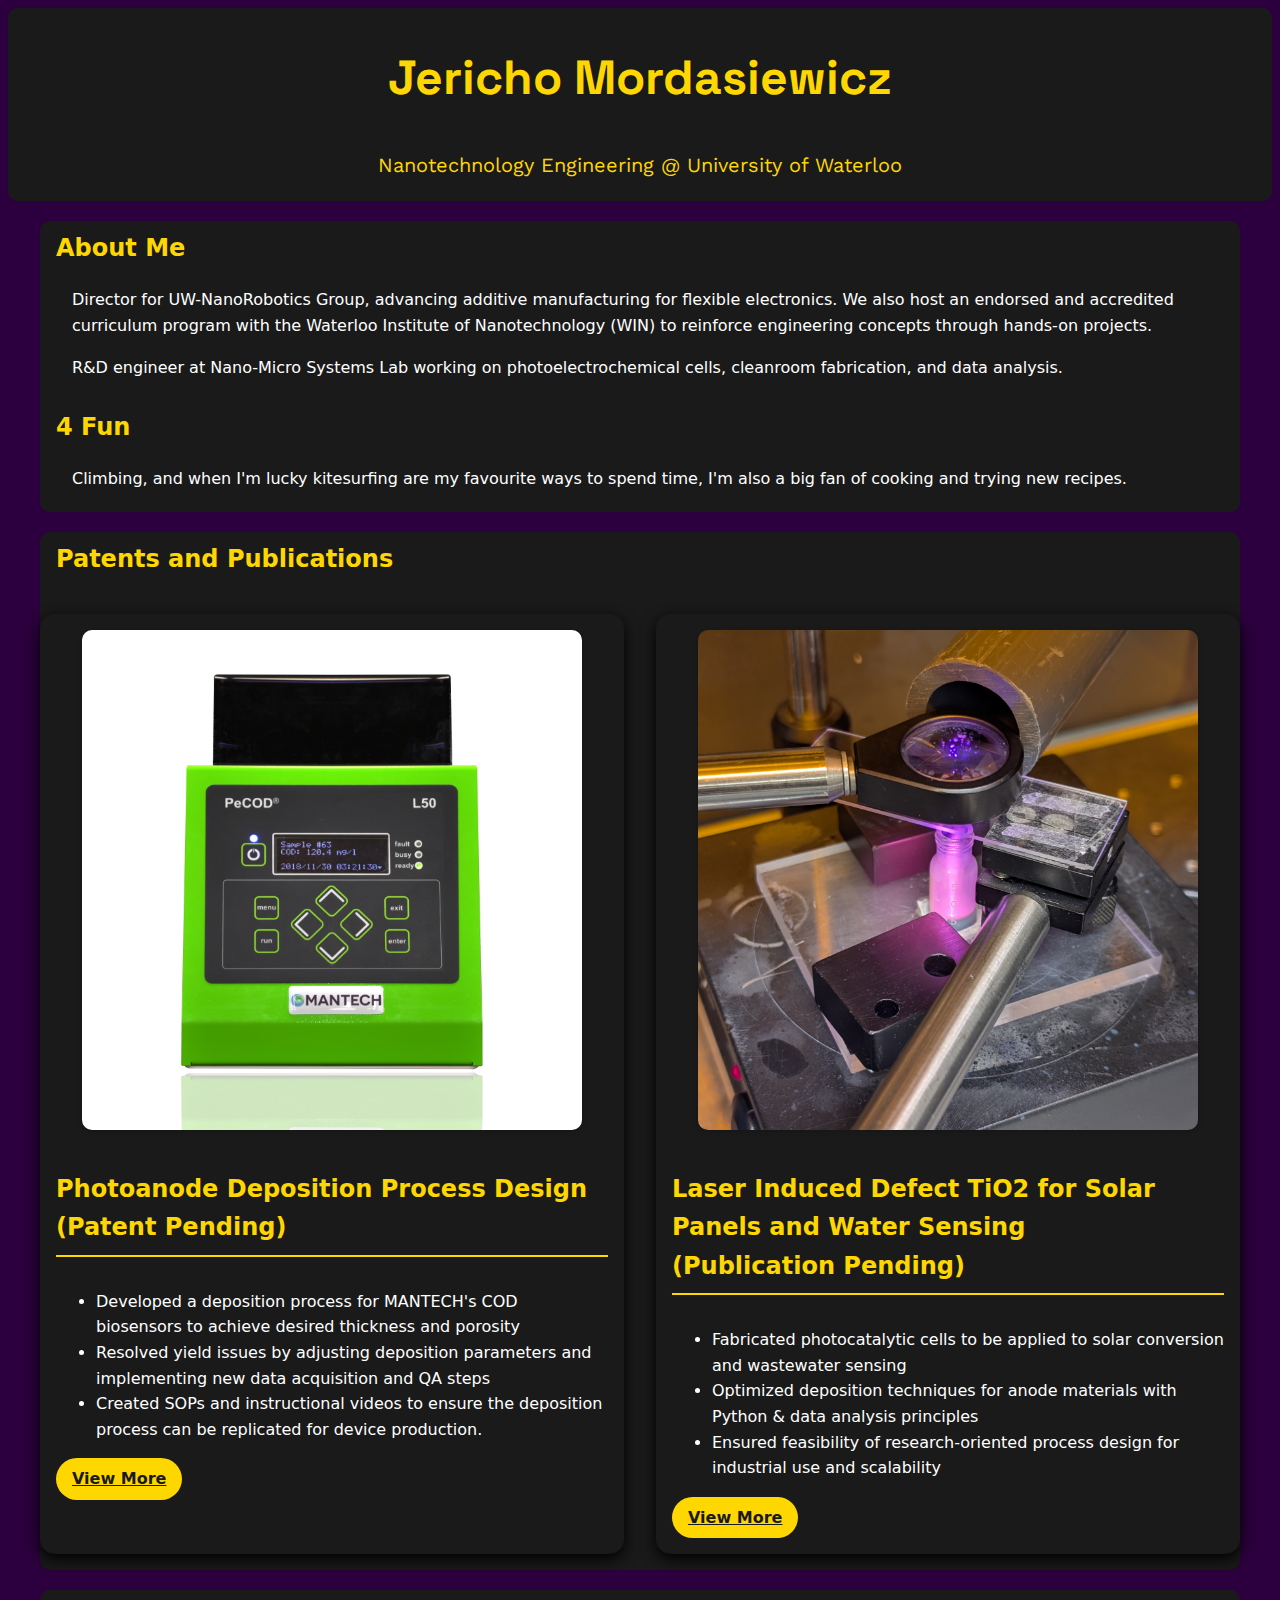
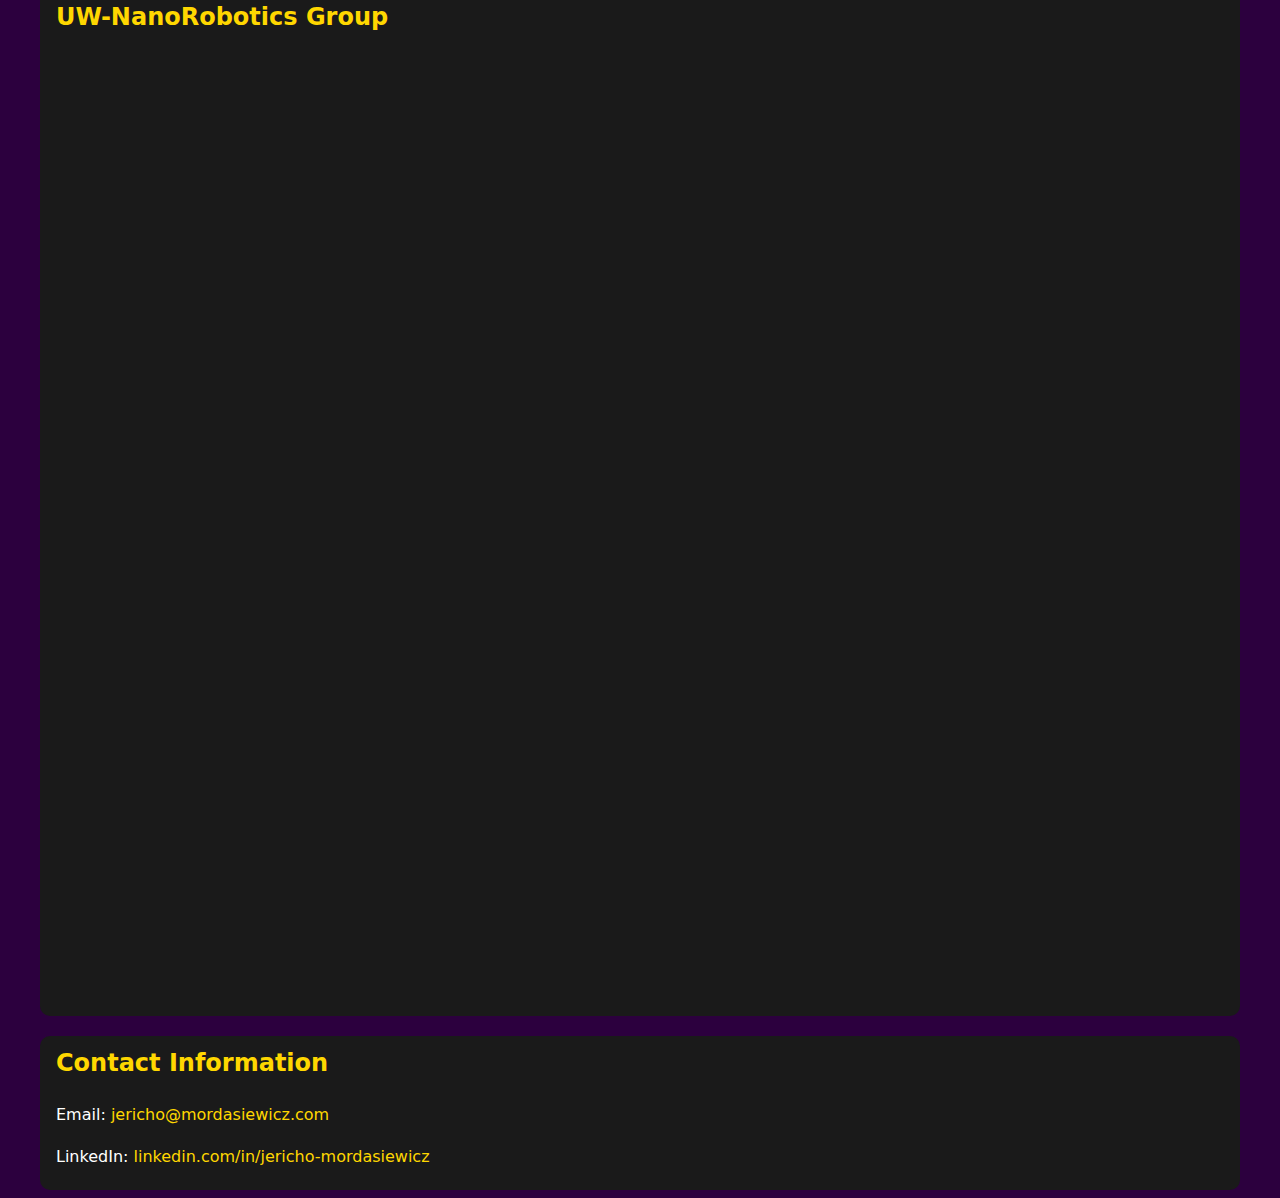
==== commit ecb8c226: "updated PEC" ====
--- a/index.html
+++ b/index.html
@@ -20,7 +20,7 @@
     <div class="container">
         <section id="about" class="about">
             <h2>About Me</h2>
-            <p>Director for UW-NanoRobotics Group, advancing additive manufacturing for flexible electronics. We also host an endorsed and accredited curriculum program with the Waterloo Institute of Nanotechnology (WIN) to reinforce engineering concepts through hands-on projects</p>
+            <p>Director for UW-NanoRobotics Group, advancing additive manufacturing for flexible electronics. We also host an endorsed and accredited curriculum program with the Waterloo Institute of Nanotechnology (WIN) to reinforce engineering concepts through hands-on projects.</p>
             <p>R&D engineer at Nano-Micro Systems Lab working on photoelectrochemical cells, cleanroom fabrication, and data analysis.</p>
             <h2>4 Fun</h2>
             <p>Climbing, and when I'm lucky kitesurfing are my favourite ways to spend time, I'm also a big fan of cooking and trying new recipes.</p>
@@ -28,10 +28,10 @@
 
         <section id="projects" class="projects">
             <h2>Patents and Publications</h2>
-            <div id="patents-section" class="project-grid">  
+            <div class="project-grid">  
                 <div class="project-card">
                     <img src="assets\PeCOD.jpg" alt="Project 1" class="project-image">
-                    <div class="project-content">
+                    <div id="patents-section" class="project-content">
                         <h3>Photoanode Deposition Process Design <span style="white-space: nowrap;">(Patent Pending)</span></h3>
                         <ul>
                             <li>Developed a deposition process for MANTECH's COD biosensors to achieve desired thickness and porosity</li>
@@ -44,7 +44,7 @@
                 <div class="project-card">
                     <img src="assets\fs_laser.jpg" alt="Project 2" class="project-image">
                     <div class="project-content">
-                        <h3>Laser induced defect TiO2 for Solar Panels and Water Sensing <span style="white-space: nowrap;">(Publication Pending)</span></h3>
+                        <h3>Laser Induced Defect TiO2 for Solar Panels and Water Sensing <span style="white-space: nowrap;">(Publication Pending)</span></h3>
                         <ul>
                             <li>Fabricated photocatalytic cells to be applied to solar conversion and wastewater sensing</li>
                             <li>Optimized deposition techniques for anode materials with Python & data analysis principles</li>
@@ -58,7 +58,7 @@
 
         <section id="projects" class="projects">
             <h2>UW-NanoRobotics Group</h2>
-            <div id="nanorobotics-section" class="project-grid">  
+            <div class="project-grid">  
                 <div class="project-card">
                     <img src="assets\materials_team.jpg" alt="Team" class="project-image">
                     <div class="project-content">
@@ -73,7 +73,7 @@
                 </div>
                 <div class="project-card">
                     <img src="assets\AgNP.jpg" alt="Project 3" class="project-image">
-                    <div class="project-content">
+                    <div id="nanorobotics-section" class="project-content">
                         <h3>Conductive Ink Synthesis and R&D for Additive Manufacturing</h3>
                         <ul>
                             <li>Directed synthesis of silver nanoparticles for use in flexible PCBs with an application to wearable electronics</li>
--- a/styles.css
+++ b/styles.css
@@ -86,13 +86,15 @@
 }
 
 .project-image {
-    aspect-ratio: 1 / 1;
     width: 100%;
     max-width: 500px;
-    height: auto;
+    max-height: 500px;
+    height: 100%;
+    aspect-ratio: 1 / 1 !important;
     object-fit: cover;
     border-radius: 10px;
     box-shadow: 0 1px 5px rgba(0, 0, 0, 0.2);
+    display: block
 }
 
 .project-content h3 {
@@ -107,7 +109,7 @@
 .project-link {
     display: inline-block;
     padding: 0.5rem 1rem;
-    background: var(--yellow);
+    background: var(--yellow); 
     color: var(--grey);
     border-radius: 25px;
     font-weight: bold;
